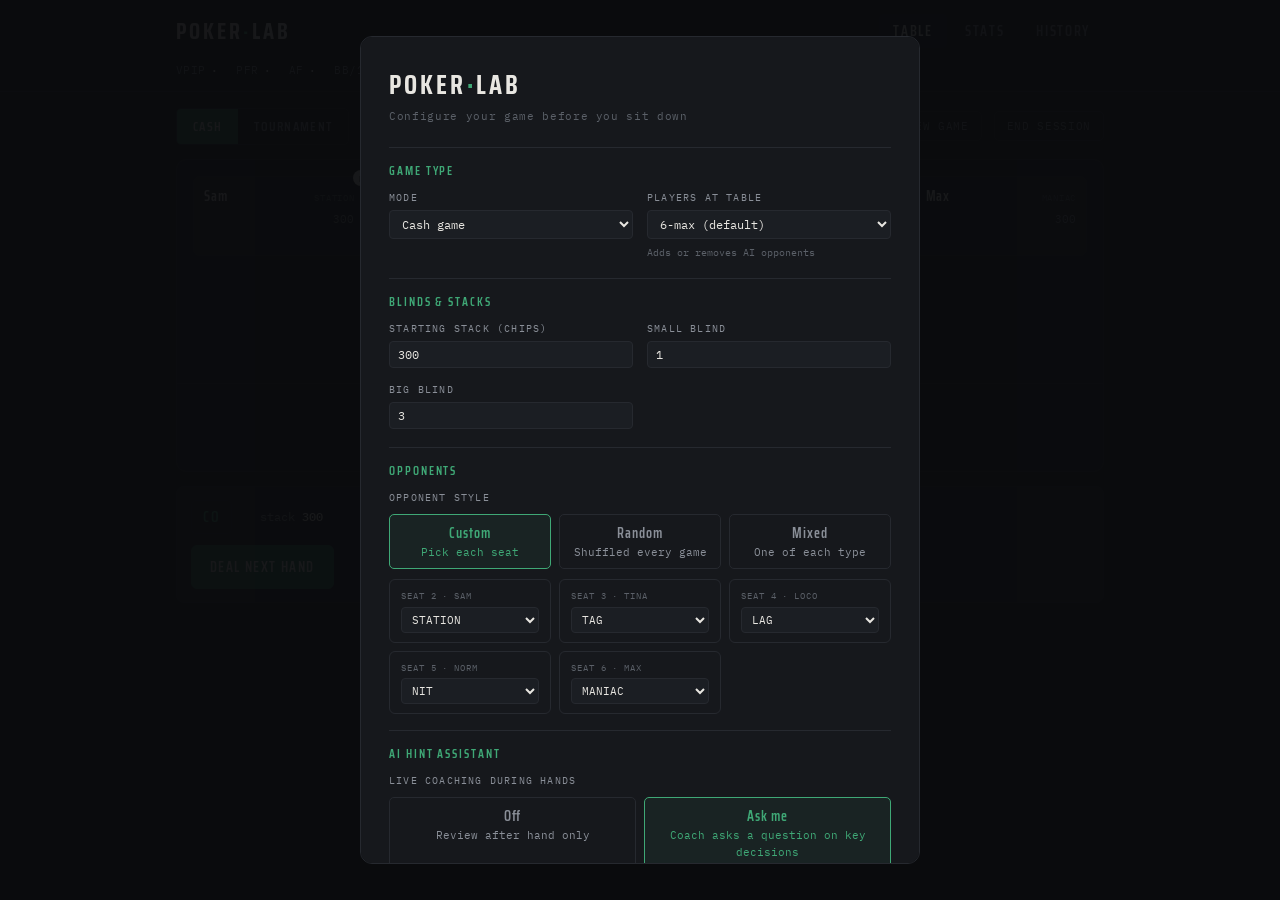
==== poker-lab.html @ f1ded182 "Add poker trainer app with meta tags for GitHub Pages" ====
<!DOCTYPE html>
<html lang="en">
<head>
<meta charset="UTF-8">
<meta name="viewport" content="width=device-width, initial-scale=1.0">
<title>Poker Lab · 6-Max Trainer</title>
<meta name="description" content="Free in-browser poker trainer. Play against 5 AI types, get hand-by-hand coaching, and track your stats. No account needed.">
<meta property="og:title" content="Poker Lab · 6-Max Trainer">
<meta property="og:description" content="Built this to teach myself poker. Play 6-max no-limit hold'em against AI opponents, get coaching on every hand, track your win rate. Free, no account, runs in your browser.">
<meta property="og:type" content="website">
<link rel="preconnect" href="https://fonts.googleapis.com">
<link href="https://fonts.googleapis.com/css2?family=Saira+Condensed:wght@500;600;700&family=IBM+Plex+Mono:wght@400;500;600&display=swap" rel="stylesheet">
<style>
:root{
  --bg:#101214;
  --panel:#16181c;
  --panel2:#1b1e23;
  --line:#26292f;
  --ink:#e8e6e1;
  --muted:#8a8f98;
  --dim:#5b6068;
  --felt:#3fa876;
  --felt-dim:#2c7a57;
  --loss:#d96459;
  --warn:#d9a05b;
  --cardface:#f6f5f1;
  --cardred:#c9504a;
  --carddark:#1a1c1f;
  --mono:'IBM Plex Mono',ui-monospace,'SF Mono',Menlo,monospace;
  --disp:'Saira Condensed','Arial Narrow',sans-serif;
}
*{box-sizing:border-box;margin:0;padding:0}
html,body{height:100%}
body{
  background:var(--bg);
  color:var(--ink);
  font-family:var(--mono);
  font-size:13px;
  line-height:1.5;
  -webkit-font-smoothing:antialiased;
}
button{font-family:inherit;cursor:pointer;border:none;background:none;color:inherit}
button:disabled{opacity:.35;cursor:default}
:focus-visible{outline:2px solid var(--felt);outline-offset:2px}
select,input{
  font-family:var(--mono);font-size:12px;color:var(--ink);
  background:var(--panel2);border:1px solid var(--line);border-radius:4px;padding:5px 8px;
}
.wrap{max-width:960px;margin:0 auto;padding:0 16px 40px}

/* ---------- header ---------- */
header{border-bottom:1px solid var(--line);position:sticky;top:0;background:var(--bg);z-index:10}
header .wrap{padding-bottom:0}
.hrow{display:flex;align-items:center;justify-content:space-between;padding:14px 0 8px}
.brand{font-family:var(--disp);font-weight:700;font-size:22px;letter-spacing:.14em;text-transform:uppercase}
.brand .dot{color:var(--felt)}
nav{display:flex;gap:4px}
nav button{
  font-family:var(--disp);font-weight:600;font-size:14px;letter-spacing:.12em;text-transform:uppercase;
  padding:6px 14px;color:var(--muted);border-radius:4px;
}
nav button.on{color:var(--ink);background:var(--panel2)}
nav button:hover{color:var(--ink)}
.ticker{
  display:flex;gap:18px;flex-wrap:wrap;padding:6px 0 12px;
  font-size:11px;color:var(--muted);letter-spacing:.04em;
}
.ticker b{color:var(--ink);font-weight:500;margin-left:5px}
.ticker .pos{color:var(--felt)}
.ticker .neg{color:var(--loss)}
.ticker .warn{color:var(--warn)}

/* ---------- table view ---------- */
.modebar{display:flex;align-items:center;gap:12px;flex-wrap:wrap;padding:16px 0 14px}
.seg{display:flex;border:1px solid var(--line);border-radius:5px;overflow:hidden}
.seg button{padding:7px 16px;font-family:var(--disp);font-weight:600;font-size:13px;letter-spacing:.1em;text-transform:uppercase;color:var(--muted)}
.seg button.on{background:var(--felt-dim);color:var(--ink)}
.modeinfo{color:var(--muted);font-size:11px}
.modeinfo b{color:var(--ink);font-weight:500}
.modebar .spacer{flex:1}
.ghost{border:1px solid var(--line);border-radius:5px;padding:7px 12px;font-size:11px;color:var(--muted);letter-spacing:.06em;text-transform:uppercase;white-space:nowrap}
.ghost:hover{color:var(--ink);border-color:var(--dim)}
.ghost.active{color:var(--felt);border-color:var(--felt-dim)}

.table{
  border:1px solid var(--line);border-radius:10px;background:
  radial-gradient(ellipse 90% 70% at 50% 28%, #151a17 0%, var(--panel) 62%);
  padding:16px 16px 0;
}
.seats{display:grid;grid-template-columns:repeat(5,minmax(0,1fr));gap:8px;margin-bottom:16px}
.seat{
  border:1px solid var(--line);border-radius:7px;background:var(--panel2);
  padding:8px 10px;position:relative;transition:border-color .15s;cursor:pointer;text-align:left;
  min-width:0;
}
.seat:hover{border-color:var(--dim)}
.seat.acting{border-color:var(--felt)}
.seat.folded{opacity:.38}
.seat.out{opacity:.18;cursor:default}
.seat .nm{display:flex;justify-content:space-between;align-items:baseline;gap:4px;margin-bottom:5px}
.seat .nm b{font-family:var(--disp);font-weight:600;font-size:14px;letter-spacing:.06em}
.seat .tag{font-size:9px;color:var(--dim);letter-spacing:.08em;white-space:nowrap}
.seat .row2{display:flex;justify-content:space-between;align-items:center;gap:4px}
.seat .stk{font-size:11px;color:var(--muted);white-space:nowrap}
.seat .bet{font-size:11px;color:var(--warn);min-height:17px;margin-top:4px;white-space:nowrap;overflow:hidden;text-overflow:ellipsis}
.seat .bet.act-fold{color:var(--dim)}
.seat .bet.act-win{color:var(--felt)}
.seat .hand-name{font-size:10px;color:var(--felt);margin-top:2px}
.dbtn{
  position:absolute;top:-7px;right:-5px;width:16px;height:16px;border-radius:50%;
  background:var(--ink);color:var(--bg);font-size:9px;font-weight:600;
  display:flex;align-items:center;justify-content:center;
}

.card{
  display:inline-flex;align-items:center;justify-content:center;gap:1px;
  width:34px;height:46px;border-radius:4px;background:var(--cardface);
  color:var(--carddark);font-weight:600;font-size:14px;
  box-shadow:0 1px 2px rgba(0,0,0,.45);
}
.card.red{color:var(--cardred)}
.card.back{
  background:repeating-linear-gradient(45deg,#23262b 0 3px,#1b1e22 3px 6px);
  box-shadow:inset 0 0 0 1px var(--line);
}
.card.sm{width:23px;height:32px;font-size:10px;border-radius:3px}
.card.lg{width:46px;height:62px;font-size:19px;border-radius:5px}
.cards{display:flex;gap:4px}

.center{display:flex;flex-direction:column;align-items:center;gap:10px;padding:4px 0 14px}
.pot{font-size:12px;color:var(--muted);letter-spacing:.08em;text-transform:uppercase}
.pot b{color:var(--ink);font-weight:500;font-size:14px}
.board{min-height:62px;display:flex;gap:6px;align-items:center}
.board .slot{width:46px;height:62px;border-radius:5px;border:1px dashed var(--line)}

.log{
  border-top:1px solid var(--line);margin:0 -16px;padding:9px 16px 10px;
  font-size:11px;color:var(--dim);height:88px;overflow-y:auto;
}
.log div{padding:1px 0}
.log .hl{color:var(--muted)}

.me{
  margin-top:14px;border:1px solid var(--line);border-radius:8px;background:var(--panel2);
  padding:13px 14px;
}
.merow{display:flex;align-items:center;gap:14px;flex-wrap:wrap}
.posbtn{
  font-family:var(--disp);font-weight:600;font-size:15px;letter-spacing:.1em;color:var(--felt);
  border:1px solid var(--line);border-radius:5px;padding:4px 11px;
}
.posbtn:hover{border-color:var(--felt-dim)}
.mestk{font-size:12px;color:var(--muted)}
.mestk b{color:var(--ink);font-weight:500}
.tocall{font-size:12px;color:var(--warn)}
.eqbadge{font-size:11px;color:var(--felt);border:1px solid var(--felt-dim);border-radius:4px;padding:3px 8px}
.poshint{font-size:11px;color:var(--dim);margin-top:9px;line-height:1.5}
.actions{display:flex;gap:8px;flex-wrap:wrap;margin-top:11px;align-items:center}
.abtn{
  font-family:var(--disp);font-weight:600;font-size:14px;letter-spacing:.1em;text-transform:uppercase;
  border:1px solid var(--line);border-radius:6px;padding:10px 18px;background:var(--panel);
}
.abtn:hover:not(:disabled){border-color:var(--dim)}
.abtn.fold{color:var(--loss)}
.abtn.call{color:var(--ink);border-color:var(--dim)}
.abtn.primary{background:var(--felt-dim);border-color:var(--felt-dim);color:var(--ink)}
.sizes{display:flex;gap:6px;flex-wrap:wrap;align-items:center}
.sizes .lbl{font-size:10px;color:var(--dim);letter-spacing:.08em;text-transform:uppercase;margin:0 2px}
.chip{
  border:1px solid var(--line);border-radius:5px;padding:8px 11px;
  font-size:12px;color:var(--felt);white-space:nowrap;
}
.chip:hover:not(:disabled){border-color:var(--felt)}
.betin{width:74px;padding:7px 9px;font-size:12px;border:1px solid var(--line);border-radius:5px;background:var(--panel2);color:var(--ink)}
.betin:focus{border-color:var(--felt);outline:none}

.coach{
  margin-top:12px;border:1px solid var(--line);border-left:3px solid var(--felt);
  border-radius:6px;background:var(--panel);padding:13px 15px;
}
.coach .eyebrow{font-family:var(--disp);font-weight:600;font-size:12px;letter-spacing:.18em;text-transform:uppercase;color:var(--felt);margin-bottom:6px}
.coach p{color:var(--muted);font-size:12px;margin-bottom:7px;line-height:1.6}
.coach p b{color:var(--ink);font-weight:500}
.coach .res{font-size:13px;color:var(--ink);margin-bottom:8px}
.coach .res.neg{color:var(--loss)}
.coach .res.pos{color:var(--felt)}

.overlay{
  position:fixed;inset:0;background:rgba(10,11,13,.86);z-index:50;
  display:flex;align-items:center;justify-content:center;padding:20px;
}
.modal{
  max-width:520px;width:100%;max-height:86vh;overflow-y:auto;
  border:1px solid var(--line);border-radius:10px;
  background:var(--panel);padding:24px;
}
.modal h2{font-family:var(--disp);font-weight:700;font-size:22px;letter-spacing:.12em;text-transform:uppercase;margin-bottom:12px}
.modal h2 small{font-size:12px;color:var(--dim);letter-spacing:.1em;margin-left:8px}
.modal p{color:var(--muted);font-size:12px;margin-bottom:9px;line-height:1.6}
.modal p b{color:var(--ink);font-weight:500}
.modal ul{margin:0 0 10px 16px;color:var(--muted);font-size:12px;line-height:1.6}
.modal li{margin-bottom:4px}
.modal .mrow{display:flex;gap:10px;margin-top:14px}
.posblock{border:1px solid var(--line);border-radius:7px;padding:11px 13px;margin-bottom:8px}
.posblock.cur{border-color:var(--felt-dim)}
.posblock h4{font-family:var(--disp);font-weight:600;font-size:14px;letter-spacing:.12em;color:var(--felt);margin-bottom:4px}
.posblock p{margin-bottom:5px}
.vline{font-size:12px;color:var(--muted);line-height:1.6;margin-bottom:8px}
.vline b{color:var(--ink);font-weight:500}

/* ---------- stats view ---------- */
.statshead{display:flex;align-items:center;gap:14px;padding:18px 0 14px;flex-wrap:wrap}
.statgrid{display:grid;grid-template-columns:repeat(auto-fill,minmax(210px,1fr));gap:10px}
.statcard{border:1px solid var(--line);border-radius:8px;background:var(--panel);padding:13px 15px}
.statcard .lab{font-size:10px;letter-spacing:.12em;text-transform:uppercase;color:var(--muted);display:flex;justify-content:space-between;align-items:center}
.statcard .val{font-family:var(--disp);font-weight:700;font-size:30px;letter-spacing:.03em;margin:4px 0 2px}
.statcard .bench{font-size:10px;color:var(--dim)}
.statcard .desc{font-size:10px;color:var(--dim);margin-top:6px;line-height:1.45}
.sdot{width:7px;height:7px;border-radius:50%;display:inline-block}
.sdot.ok{background:var(--felt)}
.sdot.off{background:var(--warn)}
.sdot.na{background:var(--line)}
.leaks{margin-top:22px;border:1px solid var(--line);border-radius:8px;background:var(--panel);padding:16px}
.leaks h3{font-family:var(--disp);font-weight:600;font-size:15px;letter-spacing:.14em;text-transform:uppercase;margin-bottom:10px}
.leaks h3 .cnt{color:var(--dim);font-size:11px;letter-spacing:.06em}
.leak{border-top:1px solid var(--line);padding:10px 0;font-size:12px;color:var(--muted);line-height:1.6}
.leak b{color:var(--ink);font-weight:500}
.leak .sev{font-size:9px;letter-spacing:.12em;padding:2px 7px;border-radius:3px;margin-right:8px;text-transform:uppercase}
.sev.high{background:rgba(217,100,89,.16);color:var(--loss)}
.sev.med{background:rgba(217,160,91,.16);color:var(--warn)}
.sev.good{background:rgba(63,168,118,.16);color:var(--felt)}
.lockmsg{color:var(--dim);font-size:12px;padding:8px 0}
.lockbar{height:3px;background:var(--line);border-radius:2px;margin-top:10px;overflow:hidden}
.lockbar i{display:block;height:100%;background:var(--felt);transition:width .3s}
.settingsrow{display:flex;gap:18px;align-items:center;flex-wrap:wrap;margin-top:22px;padding-top:16px;border-top:1px solid var(--line);font-size:11px;color:var(--dim)}
.settingsrow input{width:70px}
.danger{color:var(--loss);border-color:rgba(217,100,89,.4)}

/* ---------- history view ---------- */
.filters{display:flex;gap:10px;flex-wrap:wrap;padding:18px 0 14px;align-items:center}
.hrowi{
  border:1px solid var(--line);border-radius:7px;background:var(--panel);
  margin-bottom:8px;overflow:hidden;
}
.hsum{display:flex;align-items:center;gap:12px;padding:11px 14px;cursor:pointer;flex-wrap:wrap}
.hsum:hover{background:var(--panel2)}
.hsum .when{font-size:10px;color:var(--dim);min-width:86px}
.hsum .hpos{font-family:var(--disp);font-weight:600;font-size:13px;letter-spacing:.08em;min-width:34px}
.hsum .net{margin-left:auto;font-size:13px;white-space:nowrap}
.hsum .net.pos{color:var(--felt)}
.hsum .net.neg{color:var(--loss)}
.hsum .flagchip{font-size:9px;color:var(--dim);letter-spacing:.08em;text-transform:uppercase}
.hdetail{border-top:1px solid var(--line);padding:13px 15px;background:var(--panel2)}
.hdetail .lines{font-size:11px;color:var(--muted);margin-bottom:10px}
.hdetail .lines div{padding:1px 0}
.hdetail .notes{border-left:2px solid var(--felt);padding-left:10px;margin:10px 0;font-size:11px;color:var(--muted);line-height:1.6}
.hdetail .notes div{margin-bottom:6px}
.empty{color:var(--dim);font-size:12px;padding:30px 0;text-align:center}

/* ---------- hint panel ---------- */
.hint-panel{
  margin-top:10px;border:1px solid var(--warn);border-left:3px solid var(--warn);
  border-radius:6px;background:rgba(217,160,91,.06);padding:12px 14px;
}
.hint-panel .eyebrow{font-family:var(--disp);font-weight:600;font-size:11px;letter-spacing:.18em;text-transform:uppercase;color:var(--warn);margin-bottom:6px}
.hint-panel .question{font-size:12px;color:var(--ink);line-height:1.65;margin-bottom:10px}
.hint-panel .hint-actions{display:flex;gap:8px;flex-wrap:wrap}
.hint-panel .hbtn{font-family:var(--disp);font-weight:600;font-size:12px;letter-spacing:.08em;text-transform:uppercase;border:1px solid var(--line);border-radius:5px;padding:7px 13px;background:var(--panel);color:var(--muted)}
.hint-panel .hbtn:hover{border-color:var(--dim);color:var(--ink)}
.hint-panel .hbtn.dismiss{color:var(--dim)}

/* ---------- setup screen ---------- */
.setup-overlay{
  position:fixed;inset:0;background:rgba(10,11,13,.94);z-index:60;
  display:flex;align-items:center;justify-content:center;padding:20px;
}
.setup-box{
  max-width:560px;width:100%;max-height:92vh;overflow-y:auto;
  border:1px solid var(--line);border-radius:12px;
  background:var(--panel);padding:28px 28px 24px;
}
.setup-box h2{
  font-family:var(--disp);font-weight:700;font-size:26px;letter-spacing:.12em;
  text-transform:uppercase;color:var(--ink);margin-bottom:4px;
}
.setup-box .sub{font-size:11px;color:var(--dim);letter-spacing:.06em;margin-bottom:22px}
.setup-grid{display:grid;grid-template-columns:1fr 1fr;gap:14px;margin-bottom:18px}
.setup-group{display:flex;flex-direction:column;gap:5px}
.setup-group label{font-size:10px;letter-spacing:.12em;text-transform:uppercase;color:var(--muted)}
.setup-group select,.setup-group input{width:100%;font-size:12px}
.setup-group .hint{font-size:10px;color:var(--dim);margin-top:2px;line-height:1.4}
.setup-full{grid-column:1/-1}
.setup-section{font-family:var(--disp);font-weight:600;font-size:12px;letter-spacing:.16em;
  text-transform:uppercase;color:var(--felt);margin:16px 0 10px;border-top:1px solid var(--line);padding-top:14px}
.setup-blinds{display:grid;grid-template-columns:repeat(auto-fill,minmax(130px,1fr));gap:8px;margin-bottom:14px}
.blind-chip{
  border:1px solid var(--line);border-radius:5px;padding:8px 11px;
  font-size:11px;color:var(--muted);cursor:pointer;text-align:center;transition:all .12s;
}
.blind-chip:hover{border-color:var(--dim);color:var(--ink)}
.blind-chip.on{border-color:var(--felt);color:var(--felt);background:rgba(63,168,118,.08)}
.blind-chip b{display:block;font-family:var(--disp);font-weight:600;font-size:14px;letter-spacing:.06em;color:inherit}
.setup-ai{display:grid;grid-template-columns:repeat(auto-fill,minmax(140px,1fr));gap:8px;margin-bottom:18px}
.ai-slot{border:1px solid var(--line);border-radius:6px;padding:9px 11px;font-size:11px}
.ai-slot label{font-size:9px;letter-spacing:.1em;text-transform:uppercase;color:var(--dim);display:block;margin-bottom:4px}
.ai-slot select{width:100%;font-size:11px;padding:4px 6px}
.setup-start{
  width:100%;font-family:var(--disp);font-weight:700;font-size:16px;letter-spacing:.14em;
  text-transform:uppercase;background:var(--felt-dim);color:var(--ink);
  border:none;border-radius:7px;padding:14px;cursor:pointer;transition:opacity .15s;
}
.setup-start:hover{opacity:.88}

@media (max-width:680px){
  .seats{grid-template-columns:repeat(3,minmax(0,1fr))}
  .card{width:30px;height:41px;font-size:12px}
  .card.lg{width:40px;height:54px;font-size:16px}
  .board .slot{width:40px;height:54px}
}
@media (prefers-reduced-motion: reduce){
  *{transition:none !important;animation:none !important}
}
</style>
</head>
<body>

<header>
  <div class="wrap">
    <div class="hrow">
      <div class="brand">Poker<span class="dot">·</span>Lab</div>
      <nav>
        <button id="tab-table" class="on" onclick="showView('table')">Table</button>
        <button id="tab-stats" onclick="showView('stats')">Stats</button>
        <button id="tab-history" onclick="showView('history')">History</button>
      </nav>
    </div>
    <div class="ticker" id="ticker"></div>
  </div>
</header>

<main class="wrap">

  <!-- ============ TABLE ============ -->
  <section id="view-table">
    <div class="modebar">
      <div class="seg">
        <button id="mode-cash" class="on" onclick="setMode('cash')">Cash</button>
        <button id="mode-tourney" onclick="setMode('tourney')">Tournament</button>
      </div>
      <div class="modeinfo" id="modeinfo"></div>
      <div class="spacer"></div>
      <button class="ghost" id="eqToggle" onclick="toggleEquity()">Win %: off</button>
      <button class="ghost" id="rebuyBtn" style="display:none" onclick="rebuy()">Rebuy</button>
      <button class="ghost" onclick="openSetup()">New game</button>
      <button class="ghost" onclick="endSession()">End session</button>
    </div>

    <div class="table">
      <div class="seats" id="seats"></div>
      <div class="center">
        <div class="pot" id="potline"></div>
        <div class="board" id="board"></div>
      </div>
      <div class="log" id="log"></div>
    </div>

    <div class="me" id="mepanel">
      <div class="merow">
        <button class="posbtn" id="mepos" onclick="positionGuide()">·</button>
        <span class="cards" id="mecards"></span>
        <span class="mestk" id="mestk"></span>
        <span class="tocall" id="metocall"></span>
        <span class="eqbadge" id="eqbadge" style="display:none"></span>
      </div>
      <div class="poshint" id="poshint"></div>
      <div class="actions" id="actbar"></div>
    </div>

    <div class="coach" id="coachpanel" style="display:none"></div>
    <div class="hint-panel" id="hintpanel" style="display:none"></div>
  </section>

  <!-- ============ STATS ============ -->
  <section id="view-stats" style="display:none">
    <div class="statshead">
      <div class="seg">
        <button id="scope-life" class="on" onclick="setScope('life')">Lifetime</button>
        <button id="scope-sess" onclick="setScope('sess')">Session</button>
      </div>
      <div class="modeinfo" id="statsub"></div>
    </div>
    <div class="statgrid" id="statgrid"></div>
    <div class="leaks" id="leakpanel"></div>
    <div class="settingsrow">
      <span>Stats are measured in big blinds so cash and tournament hands compare cleanly. Table amounts are chips.</span>
      <span style="flex:1"></span>
      <button class="ghost" onclick="exportData()" title="Download your stats and hand history as a backup file">Export data</button>
      <button class="ghost" onclick="importData()" title="Load a previously exported backup file">Import data</button>
      <button class="ghost danger" onclick="resetAll()">Reset all data</button>
    </div>
  </section>

  <!-- ============ HISTORY ============ -->
  <section id="view-history" style="display:none">
    <div class="filters">
      <select id="f-pos" onchange="renderHistory()">
        <option value="">Position: all</option>
        <option>BTN</option><option>SB</option><option>BB</option>
        <option>UTG</option><option>HJ</option><option>CO</option>
      </select>
      <select id="f-flag" onchange="renderHistory()">
        <option value="">Filter: all</option>
        <option value="won">Won</option>
        <option value="lost">Lost</option>
        <option value="vpip">Played (VPIP)</option>
        <option value="pfr">Raised preflop</option>
        <option value="threeBet">3-bet</option>
        <option value="foldCbet">Folded to c-bet</option>
        <option value="wtsd">Went to showdown</option>
        <option value="noted">Has coach note</option>
      </select>
      <select id="f-mode" onchange="renderHistory()">
        <option value="">Mode: all</option>
        <option value="cash">Cash</option>
        <option value="tourney">Tournament</option>
      </select>
      <span style="flex:1"></span>
      <button class="ghost danger" onclick="clearHistory()">Clear history</button>
    </div>
    <div id="histlist"></div>
  </section>

</main>

<div class="overlay" id="overlay" style="display:none">
  <div class="modal" id="modalbox"></div>
</div>

<!-- ============ SETUP SCREEN ============ -->
<div class="setup-overlay" id="setupOverlay">
  <div class="setup-box">
    <h2>Poker<span style="color:var(--felt)">·</span>Lab</h2>
    <div class="sub">Configure your game before you sit down</div>

    <div class="setup-section">Game type</div>
    <div class="setup-grid">
      <div class="setup-group">
        <label>Mode</label>
        <select id="cfg-mode" onchange="updateSetupUI()">
          <option value="cash">Cash game</option>
          <option value="tourney">Tournament (Sit &amp; Go)</option>
        </select>
      </div>
      <div class="setup-group">
        <label>Players at table</label>
        <select id="cfg-players">
          <option value="2">2-handed (heads up)</option>
          <option value="3">3-handed</option>
          <option value="4">4-handed</option>
          <option value="5">5-handed</option>
          <option value="6" selected>6-max (default)</option>
          <option value="7">7-handed</option>
          <option value="8">8-handed</option>
          <option value="9">9-handed (full ring)</option>
        </select>
        <span class="hint">Adds or removes AI opponents</span>
      </div>
    </div>

    <div class="setup-section">Blinds &amp; stacks</div>
    <div class="setup-grid">
      <div class="setup-group">
        <label>Starting stack (chips)</label>
        <input type="number" id="cfg-stack" min="100" max="100000" step="100" value="300">
      </div>
      <div class="setup-group">
        <label>Small blind</label>
        <input type="number" id="cfg-sb" min="1" max="10000" step="1" value="1">
      </div>
      <div class="setup-group">
        <label>Big blind</label>
        <input type="number" id="cfg-bb" min="2" max="20000" step="1" value="3">
      </div>

    </div>

    <div id="cfg-tourney-section">
      <div class="setup-section">Blind schedule (tournament)</div>
      <div class="hint" style="margin-bottom:10px;color:var(--dim);font-size:11px">Pick a preset or the blinds will start at your SB/BB and escalate on the schedule below.</div>
      <div class="setup-blinds">
        <div class="blind-chip on" id="sched-bar" onclick="pickSched('bar')">
          <b>Bar game</b>100/200 start
        </div>
        <div class="blind-chip" id="sched-casino" onclick="pickSched('casino')">
          <b>Casino SNG</b>25/50 start
        </div>
        <div class="blind-chip" id="sched-turbo" onclick="pickSched('turbo')">
          <b>Turbo</b>Fast escalation
        </div>
        <div class="blind-chip" id="sched-custom" onclick="pickSched('custom')">
          <b>Custom</b>Use my SB/BB above
        </div>
      </div>
      <div class="setup-grid">
        <div class="setup-group">
          <label>Hands per blind level</label>
          <select id="cfg-handsPerLevel">
            <option value="6">6 hands (fast)</option>
            <option value="8" selected>8 hands (standard)</option>
            <option value="10">10 hands (slow)</option>
            <option value="15">15 hands (very slow)</option>
          </select>
        </div>
      </div>
    </div>

    <div class="setup-section">Opponents</div>
    <div class="setup-grid setup-full" style="grid-column:1/-1;margin-bottom:10px">
      <div class="setup-group setup-full">
        <label>Opponent style</label>
        <div style="display:flex;gap:8px;flex-wrap:wrap;margin-top:4px">
          <div class="blind-chip on" id="opp-custom" onclick="setOppMode('custom')" style="flex:1;min-width:120px"><b>Custom</b>Pick each seat</div>
          <div class="blind-chip" id="opp-random" onclick="setOppMode('random')" style="flex:1;min-width:120px"><b>Random</b>Shuffled every game</div>
          <div class="blind-chip" id="opp-mixed" onclick="setOppMode('mixed')" style="flex:1;min-width:120px"><b>Mixed</b>One of each type</div>
        </div>
      </div>
    </div>
    <div id="cfg-ai-slots" style="display:grid;grid-template-columns:repeat(auto-fill,minmax(140px,1fr));gap:8px;margin-bottom:12px"></div>
    <div id="opp-random-note" style="display:none;font-size:11px;color:var(--dim);margin-bottom:14px">Opponent types will be randomly assigned at the start of each game. Good for unpredictable practice.</div>

    <div class="setup-section">AI hint assistant</div>
    <div class="setup-grid" style="margin-bottom:18px">
      <div class="setup-group setup-full">
        <label>Live coaching during hands</label>
        <div style="display:flex;gap:8px;flex-wrap:wrap;margin-top:4px">
          <div class="blind-chip" id="hint-off" onclick="setHintMode('off')" style="flex:1"><b>Off</b>Review after hand only</div>
          <div class="blind-chip on" id="hint-question" onclick="setHintMode('question')" style="flex:1"><b>Ask me</b>Coach asks a question on key decisions</div>
        </div>
        <span class="hint" style="margin-top:6px">When enabled, the coach will ask you a question at key moments (big calls, missed bets) so you think through the decision before acting.</span>
      </div>
    </div>

    <button class="setup-start" onclick="startFromSetup()">Deal first hand</button>
  </div>
</div>

<script>
'use strict';
/* =====================================================
   POKER LAB v2 · 6-max NLHE trainer
   ===================================================== */

const SUITCH = {s:'\u2660', h:'\u2665', d:'\u2666', c:'\u2663'};
const RANKCH = {2:'2',3:'3',4:'4',5:'5',6:'6',7:'7',8:'8',9:'9',10:'T',11:'J',12:'Q',13:'K',14:'A'};
const CAT_NAMES = ['High card','Pair','Two pair','Trips','Straight','Flush','Full house','Quads','Straight flush'];
const rand = Math.random;
const pick = a => a[Math.floor(rand()*a.length)];
function sleep(ms){ return new Promise(r=>setTimeout(r,ms)); }

/* ---------- crypto-random shuffle ---------- */
function newDeck(){
  const d = [];
  for(const s of ['s','h','d','c']) for(let r=2;r<=14;r++) d.push({r,s});
  const buf = new Uint32Array(d.length);
  crypto.getRandomValues(buf);
  for(let i=d.length-1;i>0;i--){
    const j = buf[i] % (i+1);
    [d[i],d[j]] = [d[j],d[i]];
  }
  return d;
}
const cstr = c => RANKCH[c.r]+SUITCH[c.s];
const cid  = c => RANKCH[c.r]+c.s;
function prettyIds(str){ // 'Ah Qs' -> 'A♥ Q♠'
  return (str||'').split(' ').filter(Boolean).map(t=>t[0]+(SUITCH[t.slice(-1)]||'')).join(' ');
}
function fmtC(n){ return Math.round(n).toLocaleString('en-US'); }

/* ---------- hand evaluation ---------- */
function score5(cs){
  const rs = cs.map(c=>c.r).sort((a,b)=>b-a);
  const flush = cs.every(c=>c.s===cs[0].s);
  const cnt = {};
  rs.forEach(r=>cnt[r]=(cnt[r]||0)+1);
  const groups = Object.keys(cnt).map(r=>({r:+r,n:cnt[r]})).sort((a,b)=>b.n-a.n||b.r-a.r);
  const uniq = [...new Set(rs)];
  let sHigh = 0;
  if(uniq.length===5){
    if(uniq[0]-uniq[4]===4) sHigh = uniq[0];
    else if(uniq[0]===14 && uniq[1]===5 && uniq[4]===2 && uniq[1]-uniq[4]===3) sHigh = 5;
  }
  let cat, tb;
  if(flush && sHigh){ cat=8; tb=[sHigh]; }
  else if(groups[0].n===4){ cat=7; tb=[groups[0].r, groups[1].r]; }
  else if(groups[0].n===3 && groups[1].n===2){ cat=6; tb=[groups[0].r, groups[1].r]; }
  else if(flush){ cat=5; tb=rs; }
  else if(sHigh){ cat=4; tb=[sHigh]; }
  else if(groups[0].n===3){ cat=3; tb=[groups[0].r, groups[1].r, groups[2].r]; }
  else if(groups[0].n===2 && groups[1].n===2){ cat=2; tb=[groups[0].r, groups[1].r, groups[2].r]; }
  else if(groups[0].n===2){ cat=1; tb=[groups[0].r, groups[1].r, groups[2].r, groups[3].r]; }
  else { cat=0; tb=rs; }
  let score = cat;
  for(let i=0;i<5;i++) score = score*15 + (tb[i]||0);
  return {score, cat};
}
function evalBest(cards){
  if(cards.length===5) return score5(cards);
  let best = {score:-1, cat:0};
  const n = cards.length;
  const combo = (arr) => {
    const s = score5(arr.map(i=>cards[i]));
    if(s.score>best.score) best = s;
  };
  if(n===6){
    for(let skip=0;skip<6;skip++) combo([0,1,2,3,4,5].filter(i=>i!==skip));
  } else {
    for(let a=0;a<n;a++) for(let b=a+1;b<n;b++)
      combo([0,1,2,3,4,5,6].filter(i=>i!==a&&i!==b));
  }
  return best;
}

/* ---------- preflop tiers (Chen) ---------- */
function chen(c1,c2){
  const hv = r => r===14?10 : r===13?8 : r===12?7 : r===11?6 : r/2;
  const hi = Math.max(c1.r,c2.r), lo = Math.min(c1.r,c2.r);
  let s = hv(hi);
  if(c1.r===c2.r) return Math.max(s*2,5);
  if(c1.s===c2.s) s += 2;
  const gap = hi-lo-1;
  if(gap===1) s-=1; else if(gap===2) s-=2; else if(gap===3) s-=4; else if(gap>=4) s-=5;
  if(gap<=1 && hi<12) s+=1;
  return Math.ceil(s);
}
function tierOf(hole){
  const s = chen(hole[0],hole[1]);
  if(s>=10) return 1;
  if(s>=9) return 2;
  if(s>=8) return 3;
  if(s>=7) return 4;
  if(s>=6) return 5;
  if(s>=5) return 6;
  if(s>=4) return 7;
  return 8;
}

/* ---------- postflop hand bucket + draws ---------- */
function bucketOf(hole, board){
  if(!board.length) return null;
  const all = hole.concat(board);
  const ev = evalBest(all);
  const br = board.map(c=>c.r);
  const bmax = Math.max(...br);
  const bsorted = [...br].sort((a,b)=>b-a);
  const b2 = bsorted[1]||0;
  const h = [hole[0].r, hole[1].r];
  const pocket = h[0]===h[1];
  let bucket = 'air';

  if(ev.cat>=4){
    bucket = 'monster';
    if(board.length===5){
      const bev = score5(board);
      if(bev.score>=ev.score) bucket = 'medium';
    }
  } else if(ev.cat===3){
    if(pocket && br.includes(h[0])) bucket='monster';
    else if(h.some(r=>br.filter(x=>x===r).length===2)) bucket='monster';
    else bucket='medium';
  } else if(ev.cat===2){
    const pairsWithBoard = [...new Set(h.filter(r=>br.includes(r)))];
    if(!pocket && pairsWithBoard.length===2) bucket='monster';
    else if(pocket && h[0]>bmax) bucket='strong';
    else if(pairsWithBoard[0]===bmax) bucket='strong';
    else if(pairsWithBoard.length) bucket='medium';
    else bucket='weak';
  } else if(ev.cat===1){
    if(pocket){
      bucket = h[0]>bmax ? 'strong' : (h[0]>b2 ? 'medium' : 'weak');
    } else if(br.includes(h[0]) || br.includes(h[1])){
      const pr = br.includes(h[0]) ? h[0] : h[1];
      const kick = pr===h[0] ? h[1] : h[0];
      if(pr===bmax) bucket = kick>=11 ? 'strong' : 'medium';
      else if(pr>=b2) bucket = 'medium';
      else bucket = 'weak';
    } else bucket='air';
  } else bucket='air';

  let fd=false, oesd=false, gut=false;
  if(board.length<5){
    for(const s of ['s','h','d','c']){
      const tot = all.filter(c=>c.s===s).length;
      if(tot===4 && hole.some(c=>c.s===s)) fd=true;
    }
    const ranks = new Set(all.map(c=>c.r));
    if(ranks.has(14)) ranks.add(1);
    let windows = 0;
    for(let lo=1;lo<=10;lo++){
      const win = [lo,lo+1,lo+2,lo+3,lo+4];
      const have = win.filter(r=>ranks.has(r));
      const holeIn = win.some(r=>h.includes(r) || (r===1&&h.includes(14)));
      if(have.length===4 && holeIn && ev.cat<4) windows++;
    }
    if(windows>=2) oesd=true; else if(windows===1) gut=true;
  }
  const over = !pocket && h[0]>bmax && h[1]>bmax;
  let outs = 0;
  if(fd) outs+=9;
  if(oesd) outs+= fd?6:8;
  else if(gut) outs+= fd?3:4;
  if(over && bucket==='air') outs+=6;
  const draws = [];
  if(fd) draws.push('flush draw');
  if(oesd) draws.push('open-ended straight draw');
  else if(gut) draws.push('gutshot');
  if(over && bucket==='air') draws.push('two overcards');
  return {bucket, outs, draws, cat:ev.cat};
}
const BUCKET_PHRASE = {
  monster:'a monster', strong:'top pair or better', medium:'a middling pair',
  weak:'a weak pair', air:'no pair and no made hand'
};

/* ---------- Monte Carlo equity vs random hands ---------- */
function heroEquity(hole, board, nOpp){
  if(nOpp<=0) return 100;
  const trials = board.length===0?500 : board.length===3?800 : board.length===4?1000 : 1200;
  const used = new Set(hole.concat(board).map(c=>c.r+'_'+c.s));
  const base = [];
  for(const s of ['s','h','d','c']) for(let r=2;r<=14;r++){
    if(!used.has(r+'_'+s)) base.push({r,s});
  }
  const need = 5-board.length;
  let score = 0;
  for(let t=0;t<trials;t++){
    const deck = base.slice();
    const take = nOpp*2 + need;
    for(let i=0;i<take;i++){
      const j = i + Math.floor(rand()*(deck.length-i));
      [deck[i],deck[j]]=[deck[j],deck[i]];
    }
    const fullBoard = board.concat(deck.slice(nOpp*2, nOpp*2+need));
    const myS = evalBest(hole.concat(fullBoard)).score;
    let best=-1, ties=1;
    for(let o=0;o<nOpp;o++){
      const os = evalBest([deck[o*2],deck[o*2+1]].concat(fullBoard)).score;
      if(os>best){ best=os; }
    }
    if(myS>best) score += 1;
    else if(myS===best) score += 0.5;
  }
  return score/trials*100;
}

/* ---------- AI archetypes (research-tuned) ---------- */
const PROF = {
  station: { label:'STATION',
    pre:{open:2, limp:7, call:7, tb:1, bluff3:0, callTb:5},
    post:{
      bet:{monster:.55,strong:.3,medium:.12,weak:.08,air:.04,draw:.18},
      raise:{monster:.4,strong:.1,medium:0,weak:0,air:0,draw:.06},
      call:{
        cheap:{monster:1,strong:1,medium:.97,weak:.92,air:.45,draw:.97},
        mid:{monster:1,strong:.97,medium:.9,weak:.78,air:.28,draw:.92},
        big:{monster:1,strong:.95,medium:.8,weak:.6,air:.12,draw:.72}
      },
      cbet:.2, size:[0.4,0.55], allinTighten:.8
    }},
  tag: { label:'TAG',
    pre:{open:4, limp:0, call:4, tb:1, bluff3:.07, callTb:2},
    post:{
      bet:{monster:.88,strong:.78,medium:.35,weak:.12,air:.12,draw:.5},
      raise:{monster:.55,strong:.22,medium:.04,weak:0,air:.03,draw:.14},
      call:{
        cheap:{monster:1,strong:.95,medium:.8,weak:.45,air:.1,draw:.9},
        mid:{monster:1,strong:.9,medium:.5,weak:.18,air:.04,draw:.65},
        big:{monster:1,strong:.82,medium:.3,weak:.08,air:.02,draw:.4}
      },
      cbet:.7, size:[0.55,0.7], allinTighten:.7
    }},
  lag: { label:'LAG',
    pre:{open:6, limp:0, call:6, tb:2, bluff3:.14, callTb:3},
    post:{
      bet:{monster:.9,strong:.85,medium:.6,weak:.4,air:.42,draw:.68},
      raise:{monster:.6,strong:.3,medium:.1,weak:.06,air:.08,draw:.2},
      call:{
        cheap:{monster:1,strong:.97,medium:.88,weak:.6,air:.3,draw:.95},
        mid:{monster:1,strong:.93,medium:.65,weak:.4,air:.15,draw:.8},
        big:{monster:1,strong:.85,medium:.45,weak:.2,air:.06,draw:.55}
      },
      cbet:.8, size:[0.66,0.9], allinTighten:.75
    }},
  nit: { label:'NIT',
    pre:{open:2, limp:0, call:2, tb:1, bluff3:0, callTb:1},
    post:{
      bet:{monster:.85,strong:.6,medium:.12,weak:.04,air:.04,draw:.3},
      raise:{monster:.6,strong:.18,medium:0,weak:0,air:0,draw:.05},
      call:{
        cheap:{monster:1,strong:.92,medium:.6,weak:.2,air:.04,draw:.75},
        mid:{monster:1,strong:.85,medium:.3,weak:.06,air:.01,draw:.45},
        big:{monster:1,strong:.7,medium:.12,weak:.02,air:0,draw:.25}
      },
      cbet:.35, size:[0.5,0.65], allinTighten:.55
    }},
  maniac: { label:'MANIAC',
    pre:{open:7, limp:0, call:7, tb:3, bluff3:.3, callTb:4},
    post:{
      bet:{monster:.95,strong:.9,medium:.72,weak:.55,air:.5,draw:.78},
      raise:{monster:.65,strong:.4,medium:.18,weak:.1,air:.13,draw:.25},
      call:{
        cheap:{monster:1,strong:1,medium:.92,weak:.7,air:.45,draw:.95},
        mid:{monster:1,strong:.96,medium:.78,weak:.5,air:.3,draw:.85},
        big:{monster:1,strong:.9,medium:.6,weak:.32,air:.15,draw:.65}
      },
      cbet:.85, size:[0.8,1.2], allinTighten:.85
    }}
};
const POS_ADJ = {UTG:-2, 'UTG+1':-1, 'UTG+2':-1, LJ:0, HJ:0, CO:1, BTN:2, SB:0, BB:0};
const AI_ROSTER = [
  {name:'Sam',   type:'station'},
  {name:'Tina',  type:'tag'},
  {name:'Loco',  type:'lag'},
  {name:'Norm',  type:'nit'},
  {name:'Max',   type:'maniac'},
  {name:'Rita',  type:'station'},
  {name:'Cole',  type:'tag'},
  {name:'Dex',   type:'lag'},
];
const VILLAIN_INFO = {
  station:{title:'Sam · The Calling Station', sub:'loose-passive',
    desc:'Plays half his hands or more and hates folding. Calls with any pair, any draw, sometimes just two big cards. Almost never raises without a real hand.',
    exploit:['Value bet relentlessly on all three streets. Second pair is a value hand against Sam.','Size up: he calls big bets nearly as often as small ones, so charge maximum.','Never bluff him. Stations call. Your bluff has to get through someone who does not fold.','When Sam raises, believe him. Passive players raising means a monster.'],
    watch:'Most profitable player at the table if you stay disciplined.'},
  nit:{title:'Norm · The Nit', sub:'tight-passive rock',
    desc:'Plays only premium hands and folds to pressure everywhere else. A turn or river bet from Norm means a very strong hand.',
    exploit:['Attack his blinds and limps constantly. He folds too often to fight back.','Steal small pots with c-bets. He gives up without a piece.','When he raises, fold everything but the nuts. Only stack off with sets or better.','3-bet his rare opens only with premiums. His opening range is already monsters.'],
    watch:'You will not win big pots from Norm. You win by taking fifty small ones.'},
  tag:{title:'Tina · The TAG', sub:'tight-aggressive',
    desc:'The solid regular. Tight preflop range, aggressive with it, c-bets often, and capable of folding when beat. The most common winning style.',
    exploit:['Respect her early-position raises. That range is real.','3-bet her late-position opens. She opens wider there and folds correctly.','Float her c-bets in position and take the pot when she gives up on the turn.','Do not call down light. Her big bets on later streets are weighted to value.'],
    watch:'The hardest seat to profit from. Mostly stay out of her way without a hand or a plan.'},
  lag:{title:'Loco · The LAG', sub:'loose-aggressive',
    desc:'Opens wide, barrels often, and applies pressure on every street. Some of it is real, a lot of it is not.',
    exploit:['Call down lighter. Your bluff catchers go up in value against constant aggression.','Let him bluff into your strong hands. Trap instead of re-raising and check-call him down.','Tighten your own value range and snap him off with it.','Play pots in position against him. Out of position vs a LAG is misery.'],
    watch:'Variance is high against Loco. Expect swings and keep making the right calls.'},
  maniac:{title:'Max · The Maniac', sub:'hyper-aggressive',
    desc:'Raises and re-raises with almost anything, builds giant pots out of nothing, and never slows down. Wins big early, spews it back later.',
    exploit:['Tighten way up and wait. One pair or better is usually enough to play for stacks.','Play strong hands fast and big. He does not fold, so charge him everything.','Never try to bluff him off a hand. There is no hand he folds.','Do not get into raising wars with marginal hands. Patience is the whole strategy.'],
    watch:'He will suck out on you sometimes. That is the price of a massive long-term edge.'}
};

/* ---------- position guide ---------- */
const POSINFO = {
  UTG:{hint:'UTG: first to act, most players behind you. Tightest spot at the table. Raise big pairs, big aces, and strong broadways; fold everything else.',
    s:'Strength: an early raise carries weight. Players give UTG opens respect, so your raises get through or get action from worse.',
    w:'Weakness: you act with zero information preflop and usually play the whole hand out of position.',
    range:'Open roughly the top 10 to 12 percent: 77+, AJ+, ATs, KQs. Raise or fold, never limp.'},
  'UTG+1':{hint:'UTG+1: second to act, still very early. One fewer player behind than UTG but still tight territory.',
    s:'Strength: slight positional improvement over UTG. Opens still get respect.',
    w:'Weakness: still acting early with most of the table behind you.',
    range:'Open around 12 to 14 percent: 66+, AJs+, AJo+, KQs, KQo. Slightly wider than UTG.'},
  'UTG+2':{hint:'UTG+2: third to act. Getting closer to middle position. Range opens up slightly.',
    s:'Strength: a few more players have already folded, reducing the field.',
    w:'Weakness: still early enough that good players behind you can squeeze.',
    range:'Open around 14 to 16 percent: 55+, ATs+, AJo+, KQs, KJs. Fold the weak suited connectors.'},
  LJ:{hint:'LJ (lojack): middle position at a 9-handed table. Four players still behind.',
    s:'Strength: starting to transition into stealing territory. Opens get some respect.',
    w:'Weakness: the HJ, CO, and BTN all have position on you postflop.',
    range:'Open around 16 to 18 percent: 44+, A9s+, ATo+, KQs, KJs, QJs. Fold weak offsuit hands.'},
  HJ:{hint:'HJ (hijack): three to four players behind. Opens start to widen.',
    s:'Strength: if the CO and BTN fold you have position on the blinds.',
    w:'Weakness: CO and BTN with position can still wake up behind you.',
    range:'Open around 18 to 20 percent: 33+, A8s+, ATo+, KQs, KJs, KJo, QJs. Raise or fold.'},
  CO:{hint:'CO (cutoff): one off the button, only three left to act. Start attacking here.',
    s:'Strength: you have position on everyone but the button postflop. Wide opens start printing.',
    w:'Weakness: the button can 3-bet you with position. Be ready for pushback.',
    range:'Open around 25 percent: any pair, A8+, any suited ace, KT+, QT+, JTs, T9s, 98s.'},
  BTN:{hint:'BTN: the best seat in poker. You act last on every postflop street and see everyone\u2019s decision before yours.',
    s:'Strength: position on the entire table for the whole hand. Most of your lifetime profit comes from this seat.',
    w:'Weakness: only the blinds remain, so your raises get less respect. Expect more defends.',
    range:'Open 40 percent or more: any pair, any suited ace, any broadway, K9+, Q9+, J9+, suited connectors. Steal relentlessly.'},
  SB:{hint:'SB: worst seat postflop. You act first on every street, forever. Raise or fold when it folds to you; completing cheap is a trap.',
    s:'Strength: when folded to you, only one player can fight back. Half your bet is already in.',
    w:'Weakness: out of position against the whole table after the flop. Even strong hands play badly here.',
    range:'When folded to you, raise around 35 percent (pairs, aces, broadways, suited hands) and fold the rest. Avoid limping.'},
  BB:{hint:'BB: you already paid, so you close the action and get a discount. Defend wide vs small raises, check your option in limped pots.',
    s:'Strength: last to act preflop with money already in. You can profitably defend many hands a normal call could not.',
    w:'Weakness: you play every postflop street out of position. Defending wide means playing carefully after the flop.',
    range:'Defend vs a single raise with pairs, suited hands, connected cards, and any broadway. 3-bet your premiums. Check freely in limped pots.'}
};

/* ---------- stats ---------- */
function blankStats(){
  return {hands:0,vpip:0,pfr:0,limped:0,tbOpp:0,tb:0,f3bOpp:0,f3b:0,
          cbetFaced:0,foldCbet:0,sawFlop:0,wtsd:0,wonSd:0,
          pBets:0,pCalls:0,netBB:0,won:0};
}
const BENCH = {
  vpip:[20,28], pfr:[16,24], gap:[3,7], tb:[5,10], f3b:[45,65],
  af:[1.8,4], foldCbet:[35,60], wtsd:[22,30], wsd:[48,56]
};
function derive(s){
  const pct = (a,b)=> b>0 ? a/b*100 : null;
  const gap = s.hands>0 ? (s.vpip-s.pfr)/s.hands*100 : null;
  return {
    hands:s.hands,
    vpip:pct(s.vpip,s.hands), pfr:pct(s.pfr,s.hands), gap,
    tb:pct(s.tb,s.tbOpp), f3b:pct(s.f3b,s.f3bOpp),
    af: s.pCalls>0 ? (s.pBets/s.pCalls) : (s.pBets>0?99:null),
    foldCbet:pct(s.foldCbet,s.cbetFaced),
    wtsd:pct(s.wtsd,s.sawFlop), wsd:pct(s.wonSd,s.wtsd),
    bb100: s.hands>0 ? s.netBB/s.hands*100 : null
  };
}

/* ---------- persistence (localStorage) ---------- */
const DKEY = 'pokerlab:data';
let DATA = { v:2, life:blankStats(), settings:{showEquity:false, hintMode:'question'}, hands:[] };
let saveState = 'ok'; // ok | err

function loadData(){
  try{
    const raw = localStorage.getItem(DKEY);
    if(raw){
      const d = JSON.parse(raw);
      if(d && d.life){
        DATA.life = Object.assign(blankStats(), d.life);
        DATA.settings = Object.assign(DATA.settings, d.settings||{});
        DATA.hands = Array.isArray(d.hands) ? d.hands : [];
      }
    }
    saveState = 'ok';
  }catch(e){
    saveState = 'err';
    console.error('load failed', e);
  }
}

let saveTimer = null;
function saveData(){
  clearTimeout(saveTimer);
  saveTimer = setTimeout(()=>{
    try{
      if(DATA.hands.length > 500) DATA.hands = DATA.hands.slice(-500);
      localStorage.setItem(DKEY, JSON.stringify(DATA));
      saveState = 'ok';
    }catch(e){
      saveState = 'err';
      console.error('save failed', e);
    }
    renderTicker();
  }, 150);
}

function exportData(){
  const blob = new Blob([JSON.stringify(DATA, null, 2)], {type:'application/json'});
  const url = URL.createObjectURL(blob);
  const a = document.createElement('a');
  a.href = url;
  a.download = 'pokerlab-backup-' + new Date().toISOString().slice(0,10) + '.json';
  a.click();
  URL.revokeObjectURL(url);
}

function importData(){
  const input = document.createElement('input');
  input.type = 'file';
  input.accept = '.json';
  input.onchange = e => {
    const file = e.target.files[0];
    if(!file) return;
    const reader = new FileReader();
    reader.onload = evt => {
      try{
        const d = JSON.parse(evt.target.result);
        if(!d || !d.life) throw new Error('Invalid file');
        DATA.life = Object.assign(blankStats(), d.life);
        DATA.settings = Object.assign(DATA.settings, d.settings||{});
        DATA.hands = Array.isArray(d.hands) ? d.hands : [];
        saveData();
        renderAll();
        renderStatsView();
        renderHistory();
        showModal('Import successful', `<p>Loaded <b>${DATA.life.hands}</b> lifetime hands and <b>${DATA.hands.length}</b> hand records.</p>`,
          [{label:'Close', cb:closeModal}]);
      }catch(err){
        showModal('Import failed', `<p>Could not read that file. Make sure it is a Poker Lab backup.</p>`,
          [{label:'Close', cb:closeModal}]);
      }
    };
    reader.readAsText(file);
  };
  input.click();
}

/* ---------- game state ---------- */
let S = null;
let SESSION = blankStats();
let userResolve = null;
let dealing = false;
let recentNoteKeys = [];

function freshState(mode, cfg){
  cfg = cfg || {};
  const tourney = mode==='tourney';
  const numPlayers = Math.min(9, Math.max(2, cfg.numPlayers||6));
  const startStack = cfg.startStack || (tourney ? 1500 : 300);
  const sbVal = cfg.sb || (tourney ? 10 : 1);
  const bbVal = cfg.bb || (tourney ? 20 : 3);
  const schedule = cfg.schedule || [[10,20],[15,30],[20,40],[30,60],[50,100],[75,150],[100,200],[150,300],[200,400],[300,600],[400,800],[500,1000]];
  const handsPerLevel = cfg.handsPerLevel || 8;
  const aiRoster = cfg.aiRoster || AI_ROSTER.slice(0, numPlayers-1);

  const players = [];
  players.push({id:0, name:'YOU', type:'user', user:true, stack:startStack,
                hole:[], folded:false, allIn:false, out:false, streetPut:0, handPut:0, acted:false, revealed:false, lastAct:''});
  for(let i=0; i<numPlayers-1; i++){
    const a = aiRoster[i] || AI_ROSTER[i % AI_ROSTER.length];
    players.push({id:i+1, name:a.name, type:a.type, user:false, stack:startStack,
                  hole:[], folded:false, allIn:false, out:false, streetPut:0, handPut:0, acted:false, revealed:false, lastAct:''});
  }
  return {
    mode, players, numPlayers, startStack,
    cfg0: {numPlayers, startStack, sb:sbVal, bb:bbVal, schedule, handsPerLevel, aiRoster},
    btn: Math.floor(rand()*numPlayers),
    sb: sbVal, bb: bbVal,
    level:0, handsAtLevel:0,
    schedule, handsPerLevel,
    deck:[], board:[], street:'pre',
    currentBet:0, lastRaiseSize:0, preRaises:0, preAggressor:null, lastAgg:null,
    cbetLive:false,
    handActive:false, finished:false, acting:null,
    logLines:[], lastWin:[]
  };
}

function posLabels(n){
  if(n===2) return ['BTN','BB'];
  if(n===3) return ['BTN','SB','BB'];
  if(n===4) return ['BTN','SB','BB','UTG'];
  if(n===5) return ['BTN','SB','BB','UTG','CO'];
  if(n===6) return ['BTN','SB','BB','UTG','HJ','CO'];
  if(n===7) return ['BTN','SB','BB','UTG','UTG+1','HJ','CO'];
  if(n===8) return ['BTN','SB','BB','UTG','UTG+1','UTG+2','HJ','CO'];
  return ['BTN','SB','BB','UTG','UTG+1','UTG+2','LJ','HJ','CO'];
}
function liveSeats(){ return S.players.filter(p=>!p.out); }
function seatOrderFromBtn(){
  const ordered = [];
  const n = S.players.length;
  for(let k=0;k<n;k++){
    const p = S.players[(S.btn+k)%n];
    if(!p.out) ordered.push(p);
  }
  return ordered;
}
function positionOf(p){
  const ord = seatOrderFromBtn();
  const labels = posLabels(ord.length);
  return labels[ord.indexOf(p)] || '·';
}
function nextLive(fromId, pred){
  const n = S.players.length;
  for(let k=1;k<=n;k++){
    const p = S.players[(fromId+k)%n];
    if(!p.out && pred(p)) return p;
  }
  return null;
}
function potTotal(){ return S.players.reduce((a,p)=>a+p.handPut,0); }
function unfolded(){ return S.players.filter(p=>!p.out && !p.folded); }

/* ---------- hand record ---------- */
let H = null;
function newHandRecord(){
  const me = S.players[0];
  const ord = seatOrderFromBtn();
  const hu = ord.length===2;
  const sbP = hu ? ord[0] : ord[1];
  const bbP = hu ? ord[1] : ord[2];
  H = {
    id: Date.now()+'-'+Math.floor(rand()*1e4),
    t: Date.now(), mode:S.mode, bb:S.bb,
    pos: positionOf(me),
    stackBefore: me.stack,
    blinds:[{n:sbP.name,t:sbP.type},{n:bbP.name,t:bbP.type}],
    hole:'', board:'', net:0, netC:0,
    flags:{vpip:false,pfr:false,limped:false,threeBet:false,tbOpp:false,f3b:false,f3bOpp:false,
           cbetFaced:false,foldCbet:false,sawFlop:false,wtsd:false,wonSd:false,won:false},
    pBets:0,pCalls:0,
    acts:[], log:[], notes:[], result:''
  };
}
function log(line, hl){
  S.logLines.push({line, hl:!!hl});
  if(H && S.handActive) H.log.push(line);
  renderLog();
}

/* ---------- hand flow ---------- */
async function startHand(){
  if(dealing || S.finished) return;
  const me = S.players[0];
  if(S.mode==='cash' && me.stack<=0){ renderAll(); return; }
  dealing = true;
  hideCoach();

  if(S.mode==='cash'){
    S.players.forEach(p=>{ if(!p.user && p.stack < S.startStack*0.3) p.stack = S.startStack; });
  }
  if(S.mode==='tourney'){
    if(S.handsAtLevel>=S.handsPerLevel && S.level < S.schedule.length-1){
      S.level++; S.handsAtLevel=0;
      [S.sb,S.bb] = S.schedule[S.level];
    }
  }

  const nxt = nextLive(S.btn, p=>true);
  if(nxt) S.btn = nxt.id;

  S.players.forEach(p=>{
    p.hole=[]; p.folded=p.out; p.allIn=false; p.streetPut=0; p.handPut=0; p.acted=false; p.revealed=false;
    p.lastAct=''; p.sdName=''; p.sdScore=0;
  });
  S.deck = newDeck();
  S.board = [];
  S.street='pre';
  S.currentBet=0; S.lastRaiseSize=S.bb; S.preRaises=0; S.preAggressor=null; S.lastAgg=null;
  S.cbetLive=false;
  S.logLines=[]; S.lastWin=[];
  S.handActive = true;

  newHandRecord();

  const ord = seatOrderFromBtn();
  const hu = ord.length===2;
  const sbP = hu ? ord[0] : ord[1];
  const bbP = hu ? ord[1] : ord[2];
  post(sbP, Math.min(S.sb, sbP.stack));
  post(bbP, Math.min(S.bb, bbP.stack));
  S.currentBet = S.bb;
  if(S.mode==='tourney') log(`Level ${S.level+1}: blinds ${S.sb}/${S.bb}`);
  log(`New hand · ${ord.length} players · ${sbP.name} posts SB ${fmtC(S.sb)}, ${bbP.name} posts BB ${fmtC(S.bb)}`);

  for(const p of ord){ p.hole = [S.deck.pop(), S.deck.pop()]; }
  H.hole = S.players[0].out ? '' : S.players[0].hole.map(cid).join(' ');
  renderAll();

  const ok = await runBetting(bbP.id);
  if(!ok){ await finishByFolds(); dealing=false; return; }

  for(const st of ['flop','turn','river']){
    if(unfolded().length<2) break;
    dealStreet(st);
    if(actorsLeft()<2){ await runout(); break; }
    const cont = await runBetting(S.btn);
    if(!cont){ await finishByFolds(); dealing=false; return; }
  }
  if(unfolded().length>=2){
    await ensureFullBoard();
    await showdown();
  }
  dealing=false;
}

function post(p, amt){
  amt = Math.min(amt, p.stack);
  p.stack -= amt; p.streetPut += amt; p.handPut += amt;
  if(p.stack===0) p.allIn = true;
}
function actorsLeft(){ return unfolded().filter(p=>!p.allIn).length; }

function dealStreet(st){
  S.street = st;
  S.players.forEach(p=>{ p.streetPut=0; p.acted=false; if(!p.folded&&!p.out&&!p.allIn) p.lastAct=''; });
  S.currentBet=0; S.lastRaiseSize=S.bb; S.lastAgg=null;
  if(st==='flop'){ S.board.push(S.deck.pop(),S.deck.pop(),S.deck.pop()); }
  else S.board.push(S.deck.pop());
  H.board = S.board.map(cid).join(' ');
  if(st==='flop' && !S.players[0].folded && !S.players[0].out){ H.flags.sawFlop = true; }
  const streetLabel = st==='flop' ? 'FLOP' : st==='turn' ? 'TURN' : 'RIVER';
  log(`${streetLabel}: ${S.board.map(cstr).join(' ')}`, true);
  renderAll();
}

async function runBetting(startAfterId){
  let pointer = startAfterId;
  let guard = 0;
  while(guard++ < 300){
    if(unfolded().length<2) return false;
    const actors = unfolded().filter(p=>!p.allIn);
    if(actors.length===0) return true;
    if(actors.every(p=>p.acted && p.streetPut===S.currentBet)) return true;
    if(actors.length===1 && actors[0].streetPut>=S.currentBet && actors[0].acted) return true;
    const p = nextLive(pointer, x=>!x.folded && !x.allIn);
    if(!p) return true;
    pointer = p.id;
    if(p.acted && p.streetPut===S.currentBet) continue;
    await takeTurn(p);
    renderAll();
  }
  return true;
}

async function takeTurn(p){
  S.acting = p.id;
  renderAll();
  const toCall = S.currentBet - p.streetPut;
  let decision;
  if(p.user){
    decision = await userTurn(p, toCall);
  } else {
    const userOut = S.players[0].folded || S.players[0].out;
    await sleep(userOut ? 120 : (380 + rand()*420));
    decision = S.street==='pre' ? aiPre(p, toCall) : aiPost(p, toCall);
  }
  S.acting = null;
  applyAction(p, decision, toCall);
}

function legalMinRaiseTo(){ return S.currentBet + S.lastRaiseSize; }

function applyAction(p, d, toCall){
  const pot = potTotal();
  const snap = {raises:S.preRaises, agg:S.preAggressor, cbetLive:S.cbetLive, lastAgg:S.lastAgg};
  // poker rule: you can never fold when checking is free
  if(d.act==='fold' && toCall<=0) d = {act:'check'};

  if(d.act==='fold'){
    p.folded = true; p.acted = true; p.lastAct='fold';
    log(`${p.name} folds`);
    if(p.user) recordUserAct(p,'fold',toCall,pot,0,0,snap);
    return;
  }
  if(d.act==='check'){
    p.acted = true; p.lastAct='check';
    log(`${p.name} checks`);
    if(p.user) recordUserAct(p,'check',0,pot,0,0,snap);
    return;
  }
  if(d.act==='call'){
    const amt = Math.min(toCall, p.stack);
    post(p, amt);
    p.acted = true; p.lastAct='call '+fmtC(amt);
    log(`${p.name} calls ${fmtC(amt)}${p.allIn?' (all-in)':''}`);
    if(p.user) recordUserAct(p,'call',toCall,pot,amt,0,snap);
    return;
  }
  // bet / raise to total street amount d.to
  let to = Math.max(d.to, S.currentBet>0 ? legalMinRaiseTo() : S.bb);
  to = Math.min(to, p.streetPut + p.stack);
  const isAllIn = (to === p.streetPut + p.stack);
  if(!isAllIn && to <= S.currentBet){
    return applyAction(p, {act: toCall>0?'call':'check'}, toCall);
  }
  if(isAllIn && to <= S.currentBet){
    // short all-in that doesn't even reach the current bet: treat as all-in call
    return applyAction(p, {act:'call'}, toCall);
  }
  const add = to - p.streetPut;
  const wasBet = S.currentBet===0;
  if(to > S.currentBet){
    const inc = to - S.currentBet;
    const fullRaise = inc >= S.lastRaiseSize;
    if(fullRaise){
      S.lastRaiseSize = inc;
      // a full raise reopens the action
      S.players.forEach(o=>{ if(o!==p) o.acted=false; });
    }
    // a short all-in raise does NOT reopen action: others may call the difference
    S.currentBet = to;
    S.lastAgg = p.id;
    if(S.street==='pre'){
      S.preRaises++;
      S.preAggressor = p.id;
    } else if(S.street==='flop'){
      if(wasBet && p.id===S.preAggressor) S.cbetLive = true;
      else if(!wasBet) S.cbetLive = false;
    }
  }
  post(p, add);
  p.acted = true;
  p.lastAct = (wasBet&&S.street!=='pre'?'bet ':'raise to ')+fmtC(to);
  log(`${p.name} ${wasBet&&S.street!=='pre'?'bets':'raises to'} ${fmtC(to)}${p.allIn?' (all-in)':''}`);
  if(p.user) recordUserAct(p, wasBet&&S.street!=='pre'?'bet':'raise', toCall, pot, add, to, snap);
}

/* ---------- user stat instrumentation ---------- */
function villainOf(id){
  const v = S.players.find(x=>x.id===id);
  return v && !v.user ? {n:v.name, t:v.type} : null;
}
function recordUserAct(p, act, toCall, potBefore, amt, to, snap){
  const st = S.street;
  const ctx = {street:st, act, toCall, pot:potBefore, amt, to:to||0, pos:H.pos};
  const vs = toCall>0 ? villainOf(snap.lastAgg) : null;
  if(vs){ ctx.vs = vs.n; ctx.vsType = vs.t; }
  ctx.opp = unfolded().filter(x=>!x.user && !x.folded).map(x=>x.name+':'+x.type);
  if(st==='pre'){
    ctx.tier = tierOf(p.hole);
    ctx.unopened = snap.raises===0;
    const wasPfr = H.flags.pfr;
    const voluntary = (act==='call'||act==='raise'||act==='bet');
    if(voluntary) H.flags.vpip = true;
    if(act==='raise') H.flags.pfr = true;
    if(act==='call' && snap.raises===0 && S.currentBet===S.bb && H.pos!=='BB'){
      H.flags.limped = true;
    }
    if(snap.raises===1 && !H.flags.threeBet){
      H.flags.tbOpp = true;
      if(act==='raise') H.flags.threeBet = true;
    }
    if(wasPfr && snap.raises>=2 && toCall>0 && !H.f3bSeen){
      if(snap.agg!==p.id){
        H.f3bSeen = true;
        H.flags.f3bOpp = true;
        if(act==='fold') H.flags.f3b = true;
      }
    }
  } else {
    const b = bucketOf(p.hole, S.board);
    ctx.bucket = b.bucket; ctx.outs = b.outs; ctx.draws = b.draws;
    if(act==='bet'||act==='raise') H.pBets++;
    if(act==='call') H.pCalls++;
    if(st==='flop' && snap.cbetLive && toCall>0 && p.id!==snap.agg && !H.cbetSeen){
      H.cbetSeen = true;
      H.flags.cbetFaced = true;
      if(act==='fold') H.flags.foldCbet = true;
    }
  }
  H.acts.push(ctx);
}

/* ---------- user turn UI ---------- */
function userTurn(p, toCall){
  return new Promise(res=>{
    userResolve = res;
    renderActions(p, toCall);
    if(DATA.settings.showEquity) updateEquity(p);
    if((DATA.settings.hintMode||'question') === 'question') maybeShowHint(p, toCall);
  });
}
function uact(d){
  if(!userResolve) return;
  const r = userResolve; userResolve = null;
  document.getElementById('actbar').innerHTML='';
  hideHint();
  r(d);
}
function customBet(minTo, maxTo){
  const el = document.getElementById('betin');
  if(!el) return;
  let v = parseInt(el.value);
  if(isNaN(v) || v<=0) return;
  v = Math.max(minTo, Math.min(v, maxTo));
  uact({act:'raise', to:v});
}
function hideHint(){
  const el = document.getElementById('hintpanel');
  if(el) el.style.display='none';
}
function maybeShowHint(p, toCall){
  const el = document.getElementById('hintpanel');
  if(!el) return;
  const pot = potTotal();
  const b = S.board.length ? bucketOf(p.hole, S.board) : null;
  const pos = H ? H.pos : positionOf(p);
  const hole = H ? prettyIds(H.hole) : '';
  const boardP = S.board.length ? S.board.map(cstr).join(' ') : '';
  const opp = S.players.find(x=>x.id===S.lastAgg && !x.user);
  const oppName = opp ? opp.name : null;
  const oppType = opp ? opp.type : null;
  const stackBB = Math.round(p.stack / S.bb);
  let q = null;

  if(toCall > 0 && b && (b.bucket==='air'||b.bucket==='weak') && toCall > pot*0.35){
    const need = Math.round(toCall/(pot+toCall)*100);
    const oppDesc = oppType==='station'?`${oppName} rarely bluffs`
      : oppType==='nit'?`${oppName} only bets strong hands`
      : oppType==='lag'?`${oppName} fires with a wide range`
      : oppType==='maniac'?`${oppName} bets almost anything`
      : oppName ? `${oppName} bet into you` : '';
    const drawNote = b.draws&&b.draws.length ? `You have a ${b.draws[0]} — about ${Math.round((b.outs||0)*2)}% to improve next card.` : '';
    q=pick([
      `About to call ${fmtC(toCall)} into ${fmtC(pot)} on the ${S.street} with ${BUCKET_PHRASE[b.bucket]} (${boardP}). You need roughly ${need}% equity. ${oppDesc?oppDesc+'.':''} Can you name two worse hands they might have that you beat?`,
      `Before you call: the break-even price here is ${need}% equity and you have ${BUCKET_PHRASE[b.bucket]} on ${boardP}. ${oppDesc?oppDesc+'.':''} Is this a real bluff-catch or are you just hoping to be right?`,
      `${fmtC(toCall)} to call into ${fmtC(pot)}, needing ${need}% equity. You have ${BUCKET_PHRASE[b.bucket]}. ${drawNote||'What is your plan if the next card does not help?'}`,
      `Calling ${fmtC(toCall)} needs ${need}% equity to break even. With ${BUCKET_PHRASE[b.bucket]} on ${boardP}, what hands worse than yours would ${oppName||'your opponent'} bet here? If you cannot name two, this is a fold.`,
      `Pot odds say you need ${need}% equity. ${BUCKET_PHRASE[b.bucket]} on ${boardP} rarely has that. ${oppDesc?oppDesc+'. ':''}What specific hand do you beat when you call?`,
      `Before calling: ${fmtC(toCall)} into ${fmtC(pot)} on the ${S.street} with ${BUCKET_PHRASE[b.bucket]} on ${boardP}. ${oppDesc?oppDesc+'.':''} Are you calling because the math works, or because you hate folding?`,
      `Break-even equity: ${need}%. ${BUCKET_PHRASE[b.bucket]} on ${boardP}. ${drawNote} What does ${oppName||'your opponent'} have and how much of their range do you beat?`,
      `You need ${need}% equity. Name one hand ${oppName||'your opponent'} could be bluffing with here. If you cannot find one, the math says fold.`,
      `${oppDesc?oppDesc+'. ':''}You still need ${need}% equity with ${BUCKET_PHRASE[b.bucket]} on ${boardP}. Are you ahead of their range or just not ready to fold?`,
      `${fmtC(toCall)} call needs ${need}% equity. ${BUCKET_PHRASE[b.bucket]} on ${boardP}. ${drawNote} Good calls name what they beat. Bad calls just hope.`,
    ]);
  }
  else if(toCall<=0 && S.street==='flop' && H && H.flags.pfr && b && (b.bucket==='strong'||b.bucket==='monster')){
    const bet = fmtC(Math.round(pot*0.6));
    q=pick([
      `You raised preflop and have ${BUCKET_PHRASE[b.bucket]} on ${boardP}. Before checking: what happens if you bet ${bet}? Who at this table calls with worse hands?`,
      `${BUCKET_PHRASE[b.bucket]} on ${boardP} as the preflop raiser. Checking gives everyone a free card. Who is most likely to bet if you check? Is that what you want?`,
      `Strong hand on ${boardP}. Bet now to build the pot, or check to trap an aggressive player? Think about who is still in and how they play.`,
      `Flopped ${BUCKET_PHRASE[b.bucket]} on ${boardP} after raising preflop. Betting builds the pot and charges draws. What does checking accomplish that a bet of ${bet} does not?`,
      `You showed strength preflop and connected on ${boardP}. Betting maintains your initiative and extracts value now. Which opponents here call a bet with a worse hand?`,
      `${BUCKET_PHRASE[b.bucket]} and first to act on ${boardP}. Checking gives free cards. Betting around ${bet} charges every draw and keeps you in control. Who here pays off a bet with worse?`,
      `Preflop raiser with ${BUCKET_PHRASE[b.bucket]} on ${boardP}. The question is not whether to bet but how much. What size gets called by hands you dominate?`,
      `You have the goods on ${boardP}. Slow-playing costs money against players who will call a bet anyway. Is anyone here the type who pays off value bets with weaker hands?`,
      `${BUCKET_PHRASE[b.bucket]} on ${boardP} as the aggressor. Checking signals weakness and lets opponents pick up equity for free. A bet of ${bet} keeps you in the driver seat.`,
    ]);
  }
  else if(toCall >= p.stack*0.65 && b){
    q=pick([
      `Facing an all-in call with ${BUCKET_PHRASE[b.bucket]} on ${boardP}. ${oppName?`What does ${oppName}'s shoving range look like?`:'What hands would your opponent shove here?'} Are you ahead of most of those or behind?`,
      `Stack commitment decision. ${BUCKET_PHRASE[b.bucket]} on ${boardP}. ${oppName&&oppType?`${oppName} is ${oppType==='maniac'?'a maniac who shoves wide':oppType==='nit'?'a nit whose shoves are almost always strong':oppType==='lag'?'a LAG who shoves draws and value':'playing solid poker'}.`:''} Enough equity to go all-in?`,
      `This call puts most of your stack in. With ${BUCKET_PHRASE[b.bucket]} on ${boardP}, ask: is your opponent shoving for value or as a bluff? Your read should drive this decision.`,
      `All-in decision: ${BUCKET_PHRASE[b.bucket]} on ${boardP}. What percentage of ${oppName||'their'} shoving range do you beat? Under 40% and there may be a better spot ahead.`,
      `Calling off your stack with ${BUCKET_PHRASE[b.bucket]}. Think through the hands ${oppName||'your opponent'} moves all-in with here. Are you winning or losing against most of those?`,
      `Stack decision on ${boardP}. ${oppType==='nit'?`${oppName} is a nit — when nits shove, believe them.`:oppType==='maniac'?`${oppName} shoves wide, so your equity vs their range is better than it looks.`:oppType==='lag'?`${oppName} shoves draws and value both. Is ${BUCKET_PHRASE[b.bucket]} ahead of that combined range?`:`What does ${oppName||'your opponent'} have when they commit their stack here?`}`,
      `Before calling off: two questions. What does ${oppName||'your opponent'} shove here, and how much of that range do you beat? If it is less than half, look for a fold.`,
      `${BUCKET_PHRASE[b.bucket]} facing a shove on ${boardP}. Think about their entire line from preflop to now. Does it point to a strong value hand or a bluff?`,
    ]);
  }
  else if(S.mode==='tourney' && S.street==='pre' && stackBB<=15 && toCall<=0){
    q=pick([
      `You have ${stackBB} big blinds with ${hole} from ${pos}. Short stack means shove or fold. Is this hand strong enough to go all-in and be happy getting called? If yes, shove. If no, fold.`,
      `${stackBB} BB with ${hole} from ${pos}. Limping or calling small wastes fold equity. Either your hand is worth shoving everything, or it is a fold.`,
      `At ${stackBB} BB you are in push-or-fold territory. ${hole} from ${pos}: would you be comfortable getting called by the blinds here?`,
      `${stackBB} big blinds. Limping now and being pot-committed later is worse than just shoving. With ${hole} from ${pos}: shove or fold?`,
      `Short-stack alert: ${stackBB} BB with ${hole} from ${pos}. Every hand you pass up costs you relative to the blinds. Is this in your shove range or below it?`,
      `${pos}, ${stackBB} BB, ${hole}. Open-raising small and folding to a 3-bet costs chips you cannot spare. Either commit everything or fold it cleanly.`,
      `Push-or-fold with ${hole} from ${pos} at ${stackBB} big blinds. Think about who is in the blinds and whether your hand is ahead of their calling range.`,
      `${stackBB} BB is shove-or-fold depth. Raising small just to fold costs chips both ways. ${hole} from ${pos}: do you want your whole stack in the middle or not?`,
      `With ${stackBB} big blinds every chip matters. ${hole} from ${pos}: is this strong enough to go all-in right now? If you are unsure, it is probably a fold.`,
    ]);
  }
  else if(toCall<=0 && S.street==='flop' && H && H.flags.pfr && b && b.bucket==='air' && !H.cbetHintShown){
    H.cbetHintShown=true;
    const third = fmtC(Math.round(pot*0.4));
    const half = fmtC(Math.round(pot/2));
    q=pick([
      `You raised preflop and missed the flop (${boardP}). A c-bet of ${third} to ${half} continues the story you told preflop. Do you want to bet and represent strength, or check and see the turn free?`,
      `Preflop raiser on ${boardP} with nothing. A c-bet says you still have a hand. Opponents who missed have to fold. The bet only needs to work about 40% of the time to be profitable. Fire or check?`,
      `You took the lead preflop, now face a flop with air. Betting represents your range. Checking admits weakness. Who at this table is likely to fold to a bet right now?`,
      `Missed the flop on ${boardP} after raising preflop. Your raise said you have something. A continuation bet of ${third} keeps that story alive. Checking tells everyone you whiffed.`,
      `C-bet spot: raised preflop, hit nothing on ${boardP}. A bet of ${third} to ${half} only needs to succeed 33 to 40 percent of the time to be profitable. How often does everyone fold here?`,
      `You showed strength before the flop. Now you missed on ${boardP}. Betting works because your opponents have to worry about top pair, sets, and overpairs in your range. Apply that pressure?`,
      `Air on ${boardP} but you raised preflop. A small bet of ${third} takes this pot when everyone else also missed. A check gives away your hand and hands out free cards.`,
      `Classic c-bet spot: preflop raise, then nothing on ${boardP}. Continue your story with ${third} to ${half} or admit weakness. Who is most likely to give up without a piece of this board?`,
      `Preflop aggressor with air on ${boardP}. The continuation bet does not need to work every time. Even at 40 percent success it turns a profit. Bet or check — what is your read on the players still in?`,
    ]);
  }
  else if(S.street==='pre' && toCall > S.bb*3 && p.hole.length && tierOf(p.hole)>=5){
    q=pick([
      `Facing a raise of ${fmtC(toCall)} with ${hole} from ${pos}. Does this hand play well against the raiser's range? What is your plan if you miss the flop out of position?`,
      `${hole} facing a ${fmtC(toCall)} raise. Is this hand worth shoving all-in over the raise? Or is it a fold? Calling and then folding flops is a slow chip drain.`,
      `You have ${hole} facing a raise. Two questions: are you okay going all-in if they re-raise? And what flop do you need, and how often do you hit it?`,
      `${fmtC(toCall)} to call with ${hole} from ${pos}. You pay to see a flop, miss most of the time, then face another bet you have to fold to. Is that cycle worth entering here?`,
      `${hole} vs a raise of ${fmtC(toCall)}. What is your plan on a flop like K-7-2? If the answer is check-fold, then you are paying ${fmtC(toCall)} to see a card that beats you.`,
      `Facing a raise with ${hole}. How much of the raiser's range do you beat at showdown? If you are behind most of it preflop, you are probably behind most of it postflop too.`,
      `${hole} facing ${fmtC(toCall)} from ${pos}. The two clean options are fold and re-raise. Calling puts you in a squeeze: big price, out of position, with a hand that misses most flops.`,
      `Facing a raise with ${hole}. When you call and miss the flop, you usually lose the money anyway — just slower. Is there a specific reason to call here rather than fold or re-raise?`,
    ]);
  }
  else if(S.street==='river' && toCall>0 && b && (b.bucket==='medium'||b.bucket==='weak')){
    q=pick([
      `River call on ${boardP} with ${BUCKET_PHRASE[b.bucket]}. Does ${oppName||'your opponent'} ever bluff here? If they only bet rivers with strong hands, fold. If they fire rivers wide, call.`,
      `${BUCKET_PHRASE[b.bucket]} on the river (${boardP}). Think about their entire line: flop, turn, river. Does that betting pattern look more like a value hand or a missed draw turned bluff?`,
      `River decision with ${BUCKET_PHRASE[b.bucket]} on ${boardP}. Has ${oppName||'your opponent'} been betting all three streets, or did they wake up on the river? Sudden river bets from passive players are almost always value.`,
      `Calling ${fmtC(toCall)} on the river with ${BUCKET_PHRASE[b.bucket]}. Replay the hand: what did ${oppName||'your opponent'} do on the flop and turn? Does this line point to value or a bluff?`,
      `${BUCKET_PHRASE[b.bucket]} on ${boardP} — no more cards to improve. What specific hand worse than yours does ${oppName||'your opponent'} bet here on the river?`,
      `River call with ${BUCKET_PHRASE[b.bucket]}. ${oppType==='station'?`${oppName} almost never bluffs rivers.`:oppType==='maniac'?`${oppName} fires rivers often with nothing — decent bluff-catch spot.`:oppType==='lag'?`${oppName} does barrel rivers sometimes. What is your gut read on this specific line?`:`Does ${oppName||'your opponent'} bluff rivers or just bet value?`}`,
      `${BUCKET_PHRASE[b.bucket]} facing a river bet on ${boardP}. Two scenarios: strong hand (you lose) or bluff (you win). Based on how this hand was played, which is more likely?`,
      `Final street, ${BUCKET_PHRASE[b.bucket]} on ${boardP}. What worse hands does ${oppName||'your opponent'} bet here? If you cannot name at least one plausible bluff, their range is pure value.`,
    ]);
  }
  else if(toCall<=0 && S.street!=='pre' && b && (b.bucket==='strong'||b.bucket==='monster')){
    q=pick([
      `${BUCKET_PHRASE[b.bucket]} on ${boardP}. How much should you bet? Small bets build small pots. Big bets build big pots but may fold weaker hands. What size gets called by hands you beat?`,
      `You have ${BUCKET_PHRASE[b.bucket]} and first to act on ${boardP}. Who is most likely to call a bet here and what might they have?${oppName?` ${oppName} is still in.`:''}`,
      `${BUCKET_PHRASE[b.bucket]} on ${boardP}. The goal is maximum value from hands that beat you less. What would ${oppName||'your opponents'} call, and how big can you make the bet before they fold?`,
      `Strong hand, first to act on ${boardP}. Small bets leave money on the table. Big bets might fold your customers. Find the size that extracts the most from the hands you beat.`,
      `${BUCKET_PHRASE[b.bucket]} on ${boardP} — time to build the pot. Checking gives free cards. What is the biggest bet ${oppName||'the remaining players'} would call with a weaker hand?`,
      `You have the best of it on ${boardP} with ${BUCKET_PHRASE[b.bucket]}. Betting too small gives draws a cheap price. Betting too big folds your customers. Size your bet for the specific players still in.`,
      `${BUCKET_PHRASE[b.bucket]} and no one has bet on ${boardP}. Think about who would call and what with, then size to extract as much as possible from those weaker hands.`,
      `${BUCKET_PHRASE[b.bucket]} on ${boardP}. Every street you check with a strong hand is a lost bet. Make ${oppName||'your opponents'} pay to be here and start building the pot you want to win.`,
    ]);
  }

  if(!q){ el.style.display='none'; return; }
  el.innerHTML = `<div class="eyebrow">Coach question</div>
    <div class="question">${q}</div>
    <div class="hint-actions">
      <button class="hbtn dismiss" onclick="hideHint()">Got it, continue</button>
    </div>`;
  el.style.display='';
}
function updateEquity(p){
  const badge = document.getElementById('eqbadge');
  badge.style.display='';
  badge.textContent='win % ...';
  const nOpp = unfolded().filter(x=>!x.user).length;
  setTimeout(()=>{
    const eq = heroEquity(p.hole, S.board, nOpp);
    badge.textContent = `win ~${eq.toFixed(0)}% vs ${nOpp} random`;
  }, 30);
}

/* ---------- AI decisions ---------- */
const AI_AGG = {station:0, nit:0, tag:1, lag:2, maniac:3};
function aiPre(p, toCall){
  const prof = PROF[p.type].pre;
  const tier = tierOf(p.hole);
  const pos = positionOf(p);
  const adj = POS_ADJ[pos]||0;
  const facingRaise = S.preRaises>0;
  const limpers = S.players.filter(x=>!x.folded&&!x.out&&x.streetPut===S.bb&&x.id!==p.id&&positionOf(x)!=='BB').length;
  const openTo = Math.round(S.bb*3 + limpers*S.bb);

  // Short-handed adjustment: as the table shrinks, everyone must play wider.
  // 6+ players = 0, 5 players = +1, 4 = +2, 3 = +3, heads-up = +4
  const live = seatOrderFromBtn().length;
  const shortAdj = Math.max(0, 6 - live);

  // Stack-aware push/fold: tournament AI with 10 BB or less stops raise-folding
  // and plays shove-or-fold like a real short stack would.
  const bbDepth = (p.stack + p.streetPut) / S.bb;
  if(S.mode==='tourney' && bbDepth <= 10){
    const posRank = ({UTG:0,'UTG+1':0,'UTG+2':1,LJ:1,HJ:2,CO:3,BTN:4,SB:5,BB:2})[pos] ?? 2;
    // Threshold: which hand tiers this AI will shove. Wider when later position,
    // more aggressive type, very short stack, or short-handed table.
    const thresh = 2 + Math.round(posRank*0.8) + AI_AGG[p.type] + (bbDepth<=5?2:0) + Math.ceil(shortAdj/2);
    const shove = {act:'raise', to: p.streetPut + p.stack};
    if(!facingRaise){
      if(toCall<=0){ // BB option
        if(tier <= Math.min(thresh, 4)) return shove;
        return {act:'check'};
      }
      if(tier <= thresh) return shove;
      return {act:'fold'};
    }
    // Facing a raise short-stacked: shove strong hands, call off when pot odds are huge
    if(tier <= Math.max(1, thresh-2)) return shove;
    const potNow = potTotal();
    if(toCall >= p.stack){ // call would be all-in: needs decent equity
      if(tier <= 5 || toCall/(potNow+toCall) < 0.3) return {act:'call'};
      return {act:'fold'};
    }
    if(toCall/(potNow+toCall) < 0.22 && tier <= 7) return {act:'call'};
    return {act:'fold'};
  }

  if(!facingRaise){
    if(toCall<=0){ // BB option: check is always available
      if(tier<=prof.open+Math.ceil(shortAdj/2) && rand()<.7) return {act:'raise', to:Math.round(S.bb*3.5)};
      return {act:'check'};
    }
    if(tier <= prof.open + adj + shortAdj) return {act:'raise', to:openTo};
    if(p.type==='station' && tier<=prof.limp+shortAdj && rand()<.8) return {act:'call'};
    if(pos==='SB' && tier<=6+shortAdj && rand()<.3) return {act:'call'};
    return {act:'fold'};
  }
  if(S.preRaises===1){
    const tbTo = Math.round(S.currentBet*3);
    if(tier<=prof.tb+Math.floor(shortAdj/2) && rand()<.8) return {act:'raise', to:tbTo};
    if(prof.bluff3>0 && tier<=6 && rand()<prof.bluff3+shortAdj*0.03) return {act:'raise', to:tbTo};
    const defBonus = pos==='BB' ? 2 : (pos==='SB' ? 1 : 0);
    if(tier <= prof.call + Math.max(adj,0) + defBonus + Math.ceil(shortAdj/2)) return {act:'call'};
    return {act:'fold'};
  }
  if(tier===1 && rand()<.55) return {act:'raise', to:Math.round(S.currentBet*2.4)};
  if(tier<=prof.callTb+Math.floor(shortAdj/2)) return {act:'call'};
  return {act:'fold'};
}

function aiPost(p, toCall){
  const prof = PROF[p.type].post;
  const b = bucketOf(p.hole, S.board);
  const cls = ((b.bucket==='air'||b.bucket==='weak') && b.outs>=7) ? 'draw' : b.bucket;
  const pot = potTotal();

  if(toCall<=0){
    let f = prof.bet[cls] ?? .05;
    if(S.street==='flop' && S.preAggressor===p.id) f = Math.max(f, prof.cbet);
    if(S.street==='river' && cls==='draw') f = .25;
    if(rand()<f){
      const frac = prof.size[0] + rand()*(prof.size[1]-prof.size[0]);
      const to = Math.max(S.bb, Math.round(pot*frac));
      return {act:'raise', to:Math.min(to, p.streetPut+p.stack)};
    }
    return {act:'check'};
  }
  const price = toCall/(pot+toCall);
  const rch = prof.raise[cls]||0;
  if(rand()<rch && p.stack > toCall*2.5){
    return {act:'raise', to:Math.round(S.currentBet*2.7)};
  }
  const band = price<0.22?'cheap': price<0.36?'mid':'big';
  let c = prof.call[band][cls] ?? 0;
  if(cls==='draw' && S.street!=='river'){
    const eq = b.outs*0.021;
    if(price < eq + 0.06) c = Math.max(c,.88);
    else if(price > eq + 0.15) c *= .4;
  }
  if(toCall>=p.stack) c *= prof.allinTighten;
  if(rand()<c) return {act:'call'};
  return {act:'fold'};
}

/* ---------- endings ---------- */
async function finishByFolds(){
  const w = unfolded()[0];
  const pot = potTotal();
  w.stack += pot;
  S.lastWin = [w.id];
  w.lastAct = 'wins '+fmtC(pot);
  log(`${w.name} wins ${fmtC(pot)} — everyone else folded, no showdown needed`, true);
  await endHand(false);
}
async function ensureFullBoard(){
  while(S.board.length<5){
    await sleep(450);
    if(S.board.length===0){ S.street='flop'; S.board.push(S.deck.pop(),S.deck.pop(),S.deck.pop()); }
    else { S.street = S.board.length===3?'turn':'river'; S.board.push(S.deck.pop()); }
    H.board = S.board.map(cid).join(' ');
    const stLabel2 = S.street==='flop'?'FLOP':S.street==='turn'?'TURN':'RIVER';
    log(`${stLabel2}: ${S.board.map(cstr).join(' ')}`, true);
    renderAll();
  }
}
async function runout(){
  unfolded().forEach(p=>p.revealed=true);
  renderAll();
  await ensureFullBoard();
}
async function showdown(){
  const inHand = unfolded();
  inHand.forEach(p=>{ p.revealed = true; });
  if(!S.players[0].folded && !S.players[0].out){ H.flags.wtsd = true; }

  inHand.forEach(p=>{
    const ev = evalBest(p.hole.concat(S.board));
    p.sdScore = ev.score; p.sdName = CAT_NAMES[ev.cat];
  });

  const contributors = S.players.filter(p=>p.handPut>0);
  const levels = [...new Set(inHand.map(p=>p.handPut))].sort((a,b)=>a-b);
  let prev = 0;
  const winners = new Set();
  for(const lvl of levels){
    let potAmt = 0;
    contributors.forEach(p=>{ potAmt += Math.max(0, Math.min(p.handPut,lvl)-prev); });
    const elig = inHand.filter(p=>p.handPut>=lvl);
    const best = Math.max(...elig.map(p=>p.sdScore));
    const ws = elig.filter(p=>p.sdScore===best);
    const share = Math.floor(potAmt/ws.length);
    ws.forEach((w,i)=>{ w.stack += share + (i===0 ? potAmt-share*ws.length : 0); winners.add(w.id); });
    prev = lvl;
  }
  S.lastWin = [...winners];
  const wNames = inHand.filter(p=>winners.has(p.id));
  wNames.forEach(w=>{ w.lastAct = 'wins'; });

  // Build a clear showdown message
  const allHandsStr = inHand.map(w=>`${w.name}: ${w.sdName}`).join(', ');
  let resultMsg;
  if(wNames.length > 1){
    // Multiple winners: split pot, explain why
    const potAmt = S.players.reduce((a,p)=>a+p.handPut,0);
    resultMsg = `Showdown, cards revealed: ${allHandsStr}. Split pot: both players had the same best hand (${wNames[0].sdName}). Pot of ${fmtC(potAmt)} divided equally.`;
  } else if(wNames.length===1){
    const loserStr = inHand.filter(p=>!winners.has(p.id)).map(p=>`${p.name} had ${p.sdName}`).join(', ');
    resultMsg = `Showdown: ${wNames[0].name} wins with ${wNames[0].sdName}${loserStr?` (${loserStr})`:''}`;
  } else {
    resultMsg = `Showdown, cards revealed: ${allHandsStr}`;
  }
  log(resultMsg, true);
  if(winners.has(0)) H.flags.wonSd = true;
  renderAll();
  await endHand(true);
}

async function endHand(wasShowdown){
  S.handActive = false;
  const me = S.players[0];

  const netC = me.stack - H.stackBefore;
  H.netC = netC;
  H.net = +( netC / S.bb ).toFixed(2);
  H.flags.won = netC > 0;
  H.result = netC>0 ? `won ${fmtC(netC)}` : netC<0 ? `lost ${fmtC(Math.abs(netC))}` : 'broke even';

  if(!me.out){
    const tally = s=>{
      s.hands++;
      if(H.flags.vpip)s.vpip++; if(H.flags.pfr)s.pfr++; if(H.flags.limped)s.limped++;
      if(H.flags.tbOpp)s.tbOpp++; if(H.flags.threeBet)s.tb++;
      if(H.flags.f3bOpp)s.f3bOpp++; if(H.flags.f3b)s.f3b++;
      if(H.flags.cbetFaced)s.cbetFaced++; if(H.flags.foldCbet)s.foldCbet++;
      if(H.flags.sawFlop)s.sawFlop++; if(H.flags.wtsd)s.wtsd++; if(H.flags.wonSd)s.wonSd++;
      s.pBets+=H.pBets; s.pCalls+=H.pCalls;
      s.netBB += H.net; if(H.flags.won)s.won++;
    };
    tally(SESSION); tally(DATA.life);
    H.notes = coachNotes();
    DATA.hands.push(compactRecord());
    saveData();
  }

  if(S.mode==='tourney'){
    S.handsAtLevel++;
    S.players.forEach(p=>{ if(!p.out && p.stack<=0){ p.out=true; log(`${p.name} is eliminated`); } });
    const alive = liveSeats();
    if(me.out){
      const place = alive.length+1;
      S.finished = true;
      log(`Tournament over. You finished ${ordinal(place)} of ${S.numPlayers}. Take your time reviewing the hand, then start a new game below.`, true);
      endGameButtons();
    } else if(alive.length===1){
      S.finished = true;
      log(`Tournament over. You win. Last player standing.`, true);
      endGameButtons();
    }
  }

  renderAll();
  showCoach();
}

function compactRecord(){
  return {id:H.id,t:H.t,mode:H.mode,pos:H.pos,bb:H.bb,hole:H.hole,board:H.board,
          net:H.net,netC:H.netC,flags:H.flags,notes:H.notes,log:H.log.slice(0,60),result:H.result};
}
function ordinal(n){ return n+(['th','st','nd','rd'][((n%100-20)%10)]||['th','st','nd','rd'][n%100]||'th'); }

/* =====================================================
   COACHING ENGINE v2: specific, deduplicated, villain-aware
   ===================================================== */
function needPct(toCall, pot){ return Math.round(toCall/(pot+toCall)*100); }
function stationIn(opp){ const s=(opp||[]).find(o=>o.endsWith(':station')); return s? s.split(':')[0] : null; }

function coachNotes(){
  const cands = [];
  const A = H.acts;
  const pre = A.filter(a=>a.street==='pre');
  const post = A.filter(a=>a.street!=='pre');
  const hole = prettyIds(H.hole);
  const boardP = prettyIds(H.board);
  const stackBB = Math.round(H.stackBefore / H.bb);

  // ---- leak rules (priority 1-3) ----
  if(H.flags.limped){
    cands.push({key:'limp', p:1,
      t: pick([
        `You limped ${hole} from ${H.pos}. Raise to about ${fmtC(H.bb*3)} or fold. Limping builds no pot when you are ahead, gives the blinds a free look, and announces a weak hand.`,
        `Limping ${hole} from ${H.pos} is a recurring leak. A raise to ${fmtC(H.bb*3)} does three things limping never can: it builds a pot while you are ahead, it can take the pot down preflop, and it gives you the initiative on the flop.`,
        `${hole} from ${H.pos}: another limp. The problem is that you risk chips without any chance of winning before the flop. A raise to ${fmtC(H.bb*3)} can win it outright. A limp cannot.`,
        `Limped ${hole} from ${H.pos}. Limping invites multiway pots where your hand is harder to play and easier to outdraw. Raise to ${fmtC(H.bb*3)} to narrow the field and keep the lead.`,
        `${hole} from ${H.pos}: raise or fold, every time. Every limp gives the blinds a cheap look at a flop and builds a small pot you cannot easily win. Make it ${fmtC(H.bb*3)}.`,
      ]),
      short: pick([
        `Limped again (${hole} from ${H.pos}). Same leak: raise or fold, no limping.`,
        `Another limp (${hole}, ${H.pos}). Raise to ${fmtC(H.bb*3)} or fold every time.`,
        `${hole} from ${H.pos}: that limp is still the leak. ${fmtC(H.bb*3)} or fold.`,
      ])});
  }
  const firstVol = pre.find(a=>a.act==='call'||a.act==='raise');
  if(firstVol && firstVol.tier>=6 && (H.pos==='UTG'||H.pos==='HJ') && !H.flags.limped){
    cands.push({key:'looseEarly', p:2,
      t: pick([
        `${hole} from ${H.pos} is outside a solid opening range with ${H.pos==='UTG'?'five':'four'} players still behind you. Up front, stick to pairs, big aces, and strong broadways. Hands like this make money from the button, not from early position.`,
        `Opening ${hole} from ${H.pos} is too loose. Early position ranges need to be tight because you play the whole hand without information. Players behind have position on you the entire hand.`,
        `${hole} from ${H.pos} with multiple players behind: not strong enough for this seat. Keep early position opens to pairs, strong aces, and broadways. Save the speculative hands for when you have position.`,
        `Playing ${hole} from ${H.pos} bleeds chips over time. Early position means the least information and the worst postflop position. Tighten your range here to hands you can continue with comfortably after a re-raise.`,
        `${hole} from ${H.pos} is a marginal open at best. With ${H.pos==='UTG'?'five':'four'} players behind including the button and blinds, you are setting yourself up for a tough hand from a tough seat.`,
      ]),
      short: `${hole} from ${H.pos}: too loose for early position again.`});
  }
  const coldCall = pre.find(a=>a.act==='call' && a.toCall>H.bb);
  if(coldCall && coldCall.tier>=6){
    const v = coldCall.vs||'the raiser';
    cands.push({key:'coldCall', p:2,
      t: pick([
        `Flat-calling ${v}'s raise with ${hole} is a long-term loser: you are paying ${fmtC(coldCall.toCall)} to play a weak hand against a range that has you beat. Fold it. If the raiser is tight, an occasional 3-bet beats calling.`,
        `Calling ${v}'s raise with ${hole} is the passive play with a hand that does not warrant it. You paid a big price to enter a pot against a stronger range, likely out of position. Raise the hands worth playing or fold the rest.`,
        `${hole} vs a ${v} raise: a cold call puts you in the worst spot in poker. Weak hand, big price, probably out of position, against someone who showed strength. Fold or 3-bet.`,
        `Cold-calling with ${hole} gives ${v} every advantage: they showed strength, you called with weaker, and now you guess what they have for the rest of the hand. Raise the hands worth playing; fold the rest.`,
        `That call with ${hole} versus ${v}'s raise is an expensive habit. Every time you flat-call below the 3-bet threshold, you play a guessing game postflop with worse cards and less information.`,
      ]),
      short: `Called a raise with ${hole} again. Weak hands vs raising ranges bleed chips.`});
  }
  for(const a of post){
    if(a.act==='call' && (a.bucket==='air'||a.bucket==='weak') && a.outs>0 && a.street!=='river'){
      const eq = Math.round(a.outs*2.1);
      const need = needPct(a.toCall, a.pot);
      if(need > eq + 10){
        cands.push({key:'chase', p:1,
          t: pick([
            `${a.street.charAt(0).toUpperCase()+a.street.slice(1)}, board ${boardP}: you called ${fmtC(a.toCall)} into a pot of ${fmtC(a.pot)} chasing your ${a.draws.join(' and ')}. The price required about ${need}% equity; ${a.outs} outs is roughly ${eq}%. Quick math: outs times 2 per card to come. If the price beats that number, fold.`,
            `Chasing your ${a.draws.join(' and ')} on the ${a.street} cost ${fmtC(a.toCall)} into ${fmtC(a.pot)}. You needed ${need}% equity but had about ${eq}%. Rule: outs × 2 = approximate equity per card. When the price exceeds that, let the draw go.`,
            `${a.street.charAt(0).toUpperCase()+a.street.slice(1)} draw chase: ${a.outs} outs gives roughly ${eq}% equity, but you paid for ${need}%. Over time, calling more than a draw is worth costs a lot of chips. Fold when the math does not work.`,
            `Called ${fmtC(a.toCall)} on the ${a.street} with ${a.outs} draw outs. Your equity was about ${eq}%, but you needed ${need}% to break even. That is a ${need-eq}% shortfall. Fast check: outs × 2. If the price in percent is higher, fold the draw.`,
            `Draw call on the ${a.street}: ${a.outs} outs to your ${a.draws[0]} means roughly ${eq}% to hit next card. You needed ${need}% to call profitably. Good draws are still folds when the pot does not give you the right price.`,
          ])
        });
        break;
      }
    }
  }
  for(const a of post){
    if(a.act==='call' && (a.bucket==='air'||a.bucket==='weak') && a.outs<4 && a.toCall > a.pot*0.55){
      const v = a.vs||'your opponent';
      const vt = a.vsType||'';
      let read = '';
      if(vt==='station'||vt==='nit'||vt==='tag') read = ` ${v} is ${vt==='station'?'a calling station':vt==='nit'?'a nit':'a TAG'}; big bets from passive or tight players are almost pure value.`;
      else if(vt==='lag'||vt==='maniac') read = ` ${v} bluffs plenty, but with ${BUCKET_PHRASE[a.bucket]} you lose to their value hands and beat almost none of their bluffs anyway.`;
      cands.push({key:'bigCallWeak', p:1,
        t: pick([
          `You called ${fmtC(a.toCall)} on the ${a.street} (board ${boardP}) holding ${BUCKET_PHRASE[a.bucket]}.${read} Save those chips for spots where you can actually win the pot.`,
          `${fmtC(a.toCall)} call on the ${a.street} with ${BUCKET_PHRASE[a.bucket]} on ${boardP}.${read} Without equity or fold equity, the chips just transfer to the other side.`,
          `Calling ${fmtC(a.toCall)} with ${BUCKET_PHRASE[a.bucket]} on ${boardP} is a leak.${read} To justify a call you need hand equity or fold equity. Here you had neither.`,
          `That ${fmtC(a.toCall)} call with ${BUCKET_PHRASE[a.bucket]} on the ${a.street} (${boardP}) is exactly the spot to fold.${read} Discipline on these laydowns is where winning players build their edge.`,
          `Calling ${fmtC(a.toCall)} with ${BUCKET_PHRASE[a.bucket]} on ${boardP} bleeds chips slowly.${read} When you have neither equity nor a bluff-catch, there is nothing to prop up the call.`,
        ])
      });
      break;
    }
  }
  const monsterActs = post.filter(a=>a.bucket==='monster');
  if(monsterActs.length>=2 && !monsterActs.some(a=>a.act==='bet'||a.act==='raise')){
    const sIn = stationIn(monsterActs[0].opp);
    cands.push({key:'passiveMonster', p:2,
      t: pick([
        `You made ${BUCKET_PHRASE.monster} on ${boardP} and never bet or raised. One slowplay street can be fine; passive lines all hand leave money behind${sIn?` — ${sIn} the calling station would have paid you on every street`:''}. Bet your monsters.`,
        `${BUCKET_PHRASE.monster} on ${boardP} and you checked through multiple streets. The risk of slowplaying is that your opponents do not improve enough to pay you, or they sense something wrong and check back. Bet big hands.`,
        `You trapped with ${BUCKET_PHRASE.monster} on ${boardP} but never fired. Trapping works against aggressive players; against passive ones it just loses bets.${sIn?` ${sIn} would have called big bets here.`:''}`,
        `${BUCKET_PHRASE.monster} and zero aggression on ${boardP}. The time to build pots is when you have a hand. Passive lines with strong holdings leave value on the table${sIn?`, especially against ${sIn} who calls anything`:''}.`,
        `Checked your monster on ${boardP} all the way through. Slow-playing has its place but not across every street. The goal with a big hand is to get stacks in, not to see if opponents improve by accident.`,
      ])
    });
  }
  const rv = post.find(a=>a.street==='river' && (a.bucket==='strong'||a.bucket==='monster') && a.act==='check');
  if(rv && !cands.some(c=>c.key==='passiveMonster')){
    const half = fmtC(Math.round(rv.pot/2));
    const sIn = stationIn(rv.opp);
    cands.push({key:'missedValue', p:3,
      t: pick([
        `River, board ${boardP}: you checked ${BUCKET_PHRASE[rv.bucket]}. The question on every river is whether worse hands call a bet. ${sIn?`Against ${sIn} the answer is yes every time.`:'Here the answer was probably yes.'} A bet around ${half} gets paid more often than it gets punished.`,
        `You checked back ${BUCKET_PHRASE[rv.bucket]} on the river (${boardP}). That is a missed value bet. On the river, your hand does not get better. Either bet for value now or accept that you gave up a bet.${sIn?` ${sIn} calls almost every river bet.`:''}`,
        `River check with ${BUCKET_PHRASE[rv.bucket]} on ${boardP}. Value bets on the river are pure profit when worse hands call. ${sIn?`${sIn} is exactly the opponent who calls a ${half} bet with second pair.`:`A bet around ${half} should get paid here.`}`,
        `Missed a river bet with ${BUCKET_PHRASE[rv.bucket]} on ${boardP}. By the river, opponents' ranges are defined. When you have a strong hand, bet an amount the second-best hands will call. Checking gives it away.`,
        `${BUCKET_PHRASE[rv.bucket]} on the river and you checked. Ask this question every time: what worse hand calls a bet? ${sIn?`${sIn} calls with almost any pair.`:'If the answer is at least one hand, bet.'} A ${half} bet here had real value.`,
      ])
    });
  }
  // missed c-bet as preflop raiser
  const flopCheck = post.find(a=>a.street==='flop' && a.act==='check' && a.toCall===0);
  if(H.flags.pfr && flopCheck && flopCheck.bucket!=='monster' && H.flags.sawFlop){
    const third = fmtC(Math.round(flopCheck.pot/3));
    const half = fmtC(Math.round(flopCheck.pot/2));
    const boardCards = prettyIds(H.board.split(' ').slice(0,3).join(' '));
    cands.push({key:'missedCbet', p:3,
      t: pick([
        `You raised preflop (taking the lead) then checked the flop ${boardCards} without betting. A continuation bet, or c-bet, is a follow-up bet after raising preflop. It works because your preflop raise said you have a strong hand, so a flop bet continues that story even if you missed. Betting ${third} to ${half} here would have made opponents decide whether to call. Many would fold. Checking let everyone see the turn for free.`,
        `Raised preflop then checked the flop ${boardCards}. A c-bet of ${third} to ${half} continues your preflop story. Even when you miss, opponents have to worry about overpairs, top pair, and sets in your range. Many fold without a strong hand.`,
        `Preflop raiser, then check on ${boardCards}. This is a missed c-bet. Flop is where preflop aggression pays off: your raise built a pot and said you have a hand. Checking gives everyone a free card and signals weakness. A bet of ${third} collects the pot when everyone else also missed.`,
        `You raised before the flop and then checked ${boardCards}. That is the opposite of a continuation bet. Opponents know you either missed or slowed down. A bet of ${third} to ${half} would have applied pressure while you still had the initiative.`,
        `Checked the flop ${boardCards} after raising preflop. C-bets work because opponents know you might have connected — top pair, an overpair, a set. When you bet, they decide with that uncertainty. When you check, you remove it and let them play with full information.`,
      ])
    });
  }
  // bluffing a station
  for(const a of post){
    if((a.act==='bet'||a.act==='raise') && (a.bucket==='air') && a.outs<4){
      const sIn = stationIn(a.opp);
      if(sIn){
        cands.push({key:'bluffStation', p:2,
          t: pick([
            `You fired ${fmtC(a.amt)} at the ${a.street} with ${BUCKET_PHRASE.air}, with ${sIn} still in the hand. ${sIn} is a calling station: stations call, so bluffs into them are burned money. Bluff the players who actually fold (nits and TAGs). Value bet the callers.`,
            `Bluffed ${sIn} on the ${a.street} with ${BUCKET_PHRASE.air}. Calling stations do not fold to bets — that is literally their defining trait. Bluffing them just donates chips. Save aggression for opponents who can actually fold.`,
            `${fmtC(a.amt)} bluff on the ${a.street} with ${BUCKET_PHRASE.air} against ${sIn}. Rule: bluff the folders, value bet the callers. ${sIn} is a caller. Your bluff needed them to fold, and they almost never do.`,
            `Bet ${fmtC(a.amt)} on the ${a.street} with nothing, into ${sIn}. Stations call with any pair, any draw, sometimes just a high card. Bluffing them wastes money. Against ${sIn}, aggression only makes sense when you have a hand.`,
            `Fired air into ${sIn} on the ${a.street}. Against a calling station, your bluff has almost no chance of working. The winning move against ${sIn} is to value bet relentlessly when you have a hand, and check when you do not.`,
          ])
        });
        break;
      }
    }
  }
  // tournament short stack
  if(H.mode==='tourney' && stackBB<=15 && (H.flags.limped || (coldCall && coldCall.toCall<=H.bb*3))){
    cands.push({key:'shortStack', p:1,
      t: pick([
        `You started this hand with ${stackBB} big blinds. That is shove-or-fold territory: limping and flat-calling burn the fold equity a short stack lives on. Pick hands worth your whole stack and move in.`,
        `${stackBB} big blinds is push-or-fold depth. Limping or calling small is the worst of both worlds: you commit chips without the fold equity of a shove, and then play a tough postflop hand short-stacked.`,
        `At ${stackBB} BB, every chip is fold equity. Limping or calling small wastes it. When a hand is worth playing, shove. When it is not, fold. There is no middle ground at this depth.`,
        `${stackBB} big blinds: shove or fold. Limping here costs the chips that make opponents fold to your shoves. If a hand is not worth going all-in with, it is not worth entering the pot at all.`,
        `Short stack (${stackBB} BB) and you limped or called small. Push-or-fold means exactly that: no in-between. Pick hands that are worth your whole stack and put them in. Everything else is a fold.`,
      ])
    });
  }
  // missed steal
  if(!H.flags.vpip && pre.length && pre[0].unopened && (H.pos==='BTN'||H.pos==='CO'||H.pos==='SB')){
    const t1 = H.blinds&&H.blinds[0]?H.blinds[0]:null, t2 = H.blinds&&H.blinds[1]?H.blinds[1]:null;
    const tightBlinds = [t1,t2].filter(x=>x&&(x.t==='nit'||x.t==='tag'));
    if(pre[0].tier<=6 && tightBlinds.length>=1 && rand()<.6){
      cands.push({key:'steal', p:3,
        t: pick([
          `Folded ${hole} from the ${H.pos} when it was unopened with ${tightBlinds.map(x=>x.n).join(' and ')} in the blinds. ${tightBlinds.length>1?'Both':'That seat'} fold${tightBlinds.length>1?'':'s'} far too often: raising a wide range here picks up the blinds over and over. Stealing is where late position prints.`,
          `${H.pos} with ${hole} unopened and tight players in the blinds. This is exactly the spot to raise. ${tightBlinds.map(x=>x.n).join(' and ')} fold${tightBlinds.length>1?'':'s'} to late-position raises consistently. A raise to ${fmtC(H.bb*3)} here wins the pot more often than not.`,
          `Missed a steal from ${H.pos} with ${hole}. When it folds to you in late position with tight players in the blinds, that is free money. You do not need a strong hand to steal — you need fold equity, and tight opponents give you plenty.`,
          `Folded ${hole} from ${H.pos} into tight blinds. ${tightBlinds.map(x=>x.n).join(' and ')} fold to pressure. Raising here is not gambling; it is applying math. Most of the time they fold and you take the pot for free.`,
          `${H.pos} fold with ${hole}, tight blinds waiting. This hand was playable as a steal. ${tightBlinds.map(x=>x.n).join(' and ')} defend narrow ranges and give up to pressure. A raise to ${fmtC(H.bb*3)} here has strong equity even if called.`,
        ])
      });
    }
  }
  // ---- open sizing rules ----
  const userOpen = pre.find(a=>a.act==='raise' && a.unopened);
  if(userOpen && userOpen.to > 0){
    const xBB = userOpen.to / H.bb;
    if(xBB <= 2.1 && H.stackBefore/H.bb > 12){
      cands.push({key:'minRaise', p:3,
        t: pick([
          `You opened ${hole} with a min-raise to ${fmtC(userOpen.to)}. Min-raises give the blinds an irresistible price to call, so you end up in multiway pots with no information. A standard open is 2.5x to 3x the big blind (${fmtC(Math.round(H.bb*2.5))} to ${fmtC(H.bb*3)} here). Make them pay to see a flop.`,
          `Min-raised ${hole} to ${fmtC(userOpen.to)}. That price is too cheap: every hand in the blinds can call profitably, so you build a multiway pot with your range exposed. Standard opens run ${fmtC(Math.round(H.bb*2.5))} to ${fmtC(H.bb*3)} for a reason.`,
          `Opened to ${fmtC(userOpen.to)} with ${hole}, less than 2.5x the big blind. Min-raises accomplish everything a limp does wrong: cheap flop for the field, no fold equity, small pot. Size to ${fmtC(Math.round(H.bb*3))} minimum.`,
          `Your open with ${hole} was only ${fmtC(userOpen.to)}. Minimum raises are weak opens — opponents get great pot odds to call with almost any hand. Charge them ${fmtC(Math.round(H.bb*3))} instead and make them earn it.`,
          `${fmtC(userOpen.to)} open with ${hole} is a min-raise. The blinds can call profitably with nearly any two cards at that price, flooding the pot with dead-equity hands you have to navigate on a flop. Open to ${fmtC(Math.round(H.bb*3))}.`,
        ])
      });
    } else if(xBB >= 4.6 && userOpen.to < H.stackBefore*0.5){
      cands.push({key:'overOpen', p:3,
        t: pick([
          `Your open with ${hole} was ${fmtC(userOpen.to)}, about ${Math.round(xBB*10)/10}x the big blind. Oversized opens fold out all the worse hands that would have paid you and only get action from hands that beat you. Stick to 2.5x to 3.5x unless you are deliberately shoving.`,
          `Opened ${hole} to ${fmtC(userOpen.to)}, which is ${Math.round(xBB*10)/10}x the big blind — too big. You scare away the hands you want to play against and only get called by hands that have you in trouble. Keep it at 2.5x to 3.5x.`,
          `${fmtC(userOpen.to)} open with ${hole} (${Math.round(xBB*10)/10}x BB) is oversized. When you raise huge, weaker hands fold and only strong hands call. You build a big pot against a strong range. Open smaller and get paid by more of the field.`,
          `Opening ${hole} to ${fmtC(userOpen.to)} is ${Math.round(xBB*10)/10}x the big blind. That size self-selects the field to hands that beat you. Standard 2.5x to 3.5x keeps weak hands in and builds pots against inferior ranges.`,
        ])
      });
    }
  }
  // ---- multiway caution ----
  const multiAct = post.find(a=>(a.act==='call'||a.act==='bet') && (a.bucket==='weak'||a.bucket==='medium') && a.opp && a.opp.length>=3);
  if(multiAct){
    cands.push({key:'multiway', p:3,
      t: pick([
        `You put chips in on the ${multiAct.street} with ${BUCKET_PHRASE[multiAct.bucket]} against ${multiAct.opp.length} opponents. Hand values drop sharply multiway: a hand that wins 60% heads-up might win 30% against three players. In multiway pots, tighten up and only continue with strong hands and big draws.`,
        `${BUCKET_PHRASE[multiAct.bucket]} in a ${multiAct.opp.length}-way pot on the ${multiAct.street}. Multiway, you need a stronger hand to continue. Every extra opponent cuts into your equity. Medium-strength hands that are fine heads-up become folds against multiple players.`,
        `Committed chips on the ${multiAct.street} with ${BUCKET_PHRASE[multiAct.bucket]} against ${multiAct.opp.length} players. Rule for multiway pots: tighten significantly. You need top pair or better; weaker hands have too many ways to lose.`,
        `${multiAct.opp.length} opponents on the ${multiAct.street} and you continued with ${BUCKET_PHRASE[multiAct.bucket]}. Multiway equity collapses fast. What beats a pair heads-up often beats it multiple times in a multiway pot.`,
        `${BUCKET_PHRASE[multiAct.bucket]} against ${multiAct.opp.length} players on the ${multiAct.street}. In multiway pots, one of those opponents is statistically likely to have you beat. Reserve your aggression for hands that clearly dominate a multiway board.`,
      ])
    });
  }
  // ---- river value bet (positive) ----
  const rivBet = post.find(a=>a.street==='river' && (a.act==='bet'||a.act==='raise') && (a.bucket==='strong'||a.bucket==='monster'));
  if(rivBet && H.flags.won && rand()<.5){
    cands.push({key:'riverValue', p:4,
      t: pick([
        `Nice river bet of ${fmtC(rivBet.amt||rivBet.to)} with ${BUCKET_PHRASE[rivBet.bucket]}. The river is where the money is made: most players check back strong hands and miss a full bet of value. You did not. Keep asking on every river: what worse hands call me here?`,
        `Good river value bet with ${BUCKET_PHRASE[rivBet.bucket]}. Most players check strong river hands out of fear. You bet and got paid. That habit — betting rivers for value — is one of the biggest separators between break-even and winning players.`,
        `River bet of ${fmtC(rivBet.amt||rivBet.to)} with ${BUCKET_PHRASE[rivBet.bucket]}: well done. The river is not a street to coast on. Betting for value on the final street and getting called is exactly how you build a positive win rate.`,
        `You value bet the river with ${BUCKET_PHRASE[rivBet.bucket]} and it paid off. That is correct play and one a lot of players miss — they get to the river with a strong hand and check or bet too small. Keep sizing confidently when you have the best of it.`,
        `${BUCKET_PHRASE[rivBet.bucket]} on the river and you went for value. Smart. River value bets multiply your earnings on every strong hand. Players who check back strong river hands leave a huge amount of money behind over a session.`,
      ])
    });
  }
  // ---- BB free play (positive) ----
  if(H.pos==='BB' && !H.flags.pfr && H.flags.sawFlop && H.flags.won && pre.every(a=>a.act==='check'||a.toCall===0) && rand()<.4){
    cands.push({key:'bbFree', p:4,
      t: pick([
        `Won with ${hole} from the BB after checking your option. Free flops in the big blind are pure profit opportunities: you invested nothing extra and took the pot. The skill is recognizing when your free flop connected and betting it.`,
        `Big blind free play with ${hole} — and you won it. This is the beauty of the BB: sometimes you get to see a flop at no extra cost and cash in. The key is acting on it when the board connects. You did.`,
        `Took the pot from the BB after getting a free flop with ${hole}. Smart play. Free looks in the big blind are value you already paid for with your blind. When the flop helps you, make opponents pay for staying in.`,
        `Won from the BB with a free flop. ${hole} connected and you took it down. Profitable pattern: check the option, flop something, bet it. You found the value already sitting in your blind.`,
        `Checked your BB option and ended up winning the hand with ${hole}. Free flops in the big blind are opportunities other positions never get. Recognizing when those free flops give you a strong hand is a real skill.`,
      ])
    });
  }

  // ---- positive reinforcement (priority 4) ----
  if(!H.flags.wtsd && H.flags.won && H.pBets>0){
    cands.push({key:'goodAggro', p:4,
      t: pick([
        `Won ${fmtC(Math.abs(H.netC))} without showdown after taking the lead. That is the whole point of aggression: you collect pots you would have lost at showdown. Keep putting opponents to decisions.`,
        `Won the hand before showdown with ${hole}. Aggression wins pots two ways: best hand at showdown, or everyone folds. You took the second path — winning without having to be right about your hand.`,
        `Collected ${fmtC(Math.abs(H.netC))} without showing cards. When you bet and everyone folds, you win regardless of what you held. Aggressive players manufacture these wins constantly. Passive players never do.`,
        `Took down the pot without a showdown. That is what aggression buys: the ability to win hands you might not win at showdown. Keep applying pressure in spots where opponents are likely to give up.`,
        `Won ${fmtC(Math.abs(H.netC))} by making opponents fold. This is efficient poker — you did not need to have the best hand, you just needed to be the one still standing. Aggression creates those outcomes.`,
      ])
    });
  }
  const goodFold = post.find(a=>a.act==='fold' && (a.bucket==='air'||a.bucket==='weak') && a.toCall>a.pot*0.5 && a.pot>H.bb*8);
  if(goodFold && rand()<.5){
    cands.push({key:'goodFold', p:4,
      t: pick([
        `Disciplined fold on the ${goodFold.street} holding ${BUCKET_PHRASE[goodFold.bucket]} against ${goodFold.vs||'a big bet'} of ${fmtC(goodFold.toCall)}. Chips you do not lose count exactly the same as chips you win.`,
        `Good laydown on the ${goodFold.street} with ${BUCKET_PHRASE[goodFold.bucket]}. Facing a big bet with little equity, folding is the only play that profits over time. Most players make that call and wonder where their chips went.`,
        `Folded ${BUCKET_PHRASE[goodFold.bucket]} into a big bet on the ${goodFold.street}. That discipline is underrated. Every chip saved against a bet you cannot beat is the same as winning that chip. Tough folds matter.`,
        `Clean fold with ${BUCKET_PHRASE[goodFold.bucket]} on the ${goodFold.street}. You avoided calling a big bet just to see cards. When the price is too high and your hand too weak, folding is the winning play.`,
        `Good fold on the ${goodFold.street}. ${BUCKET_PHRASE[goodFold.bucket]} against a big bet is a losing call over time. Recognizing that and getting out is the same skill as making a value bet — it just goes in the opposite direction.`,
      ])
    });
  }

  // ---- fallback: always review the key decision ----
  if(!cands.length){
    const fb = keyDecisionNote(hole, boardP);
    if(fb) cands.push(fb);
  }

  // ---- selection with dedupe ----
  cands.sort((a,b)=>a.p-b.p);
  const fresh = cands.filter(c=>!recentNoteKeys.includes(c.key));
  let picked = (fresh.length?fresh:cands).slice(0,2);
  if(!fresh.length && picked[0] && picked[0].short){
    picked = [Object.assign({},picked[0],{t:picked[0].short})];
  }
  picked.forEach(c=>recentNoteKeys.push(c.key));
  if(recentNoteKeys.length>10) recentNoteKeys = recentNoteKeys.slice(-10);
  return picked.map(c=>c.t);
}

function keyDecisionNote(hole, boardP){
  const A = H.acts;
  if(!A.length) return null;

  // ---- PREFLOP FOLD: never voluntarily played ----
  if(!H.flags.vpip){
    const a = A[0];
    const t = a.tier||8;
    const pos = H.pos;
    const ranks = hole.split(' ');
    const r1 = ranks[0]||'', r2 = ranks[1]||'';
    const hasAce = hole.includes('A');
    const hasPair = r1[0]===r2[0];
    const suited = r1.slice(-1)===r2.slice(-1);

    // Position-specific range edge for BB
    const edgeMap = {
      UTG:'strong pairs (77+), big aces (AJ+), and KQs',
      'UTG+1':'pairs 66+, ATs+, AJo+, and KQs',
      'UTG+2':'pairs 55+, A9s+, ATo+, KQs, KJs',
      LJ:'pairs 44+, any suited ace, ATo+, KQs, KJs',
      HJ:'pairs 33+, any suited ace, ATo+, KJs, QJs',
      CO:'any pair, any ace, KT+, QJ+, suited connectors',
      BTN:'roughly the top 40%: any pair, any ace, any broadway, suited connectors',
      SB:'any pair, any ace, K9+, Q9+, and suited hands',
      BB:'you already paid, so defend any pair, suited hands, connected cards, and broadway',
    };
    const edge = edgeMap[pos]||'strong hands from your position';

    // Tier-based messages with variety
    if(t<=3){
      return {key:'preFoldClose', p:3, t: pick([
        `${hole} from ${pos} is borderline. A solid ${pos} range includes ${edge}. This hand sits right at the edge. Folding it repeatedly drags your VPIP below 20 percent, which means you are leaving steal opportunities behind.`,
        `${hole} from ${pos}: a fold most of the time but barely. The ${pos} range includes ${edge}, and this hand is just outside that. Worth knowing the line so you can open it from a better spot.`,
        `Close fold with ${hole} from ${pos}. The ${pos} opening range goes down to ${edge}. You made the right call but it is not a clear fold. When you are in late position, this hand is usually a raise.`,
        `${hole} from ${pos} is right on the edge of playable. Folding is fine, but do not make it a habit — if you fold this hand from every position, your range becomes too predictable and too tight.`,
        `Borderline fold: ${hole} from ${pos}. The ${pos} range includes ${edge}. This hand is just below that threshold. From a later position this is an open; from ${pos} folding is defensible.`,
        `${hole} from ${pos} is close. The standard ${pos} range reaches down to ${edge}. This is at or just below that line. Do not overthink close folds — make a decision and move on.`,
      ])};
    }

    if(t===4){
      if(pos==='BTN'||pos==='CO'||pos==='SB'){
        return {key:'preFoldMid', p:4, t: pick([
          `${hole} from ${pos} looks playable but falls under a solid ${pos} range (${edge}). From this position you want hands with high-card strength or connected potential. ${hole} does not fit that profile well enough.`,
          `Folded ${hole} from ${pos}. That seat allows wide steals, but ${hole} has low card values and limited postflop potential. The best steal hands have at least one face card or are suited. This one just misses.`,
          `${hole} from ${pos}: marginal fold. The range here opens wide (${edge}), but ${hole} lacks either high-card strength or the suited/connected upside to justify it. Clean fold.`,
          `Folded ${hole} from ${pos}. This position opens wide, but ${hole} is below the floor because it has no face cards, no pair potential, and limited connected value. You need some raw material to steal with.`,
          `${hole} from ${pos} is right below the opening threshold. The suited or connected hands that steal best have clear equity if called. ${hole} does not give you that backup.`,
        ])};
      }
      if(pos==='BB'){
        return {key:'preFoldBB', p:4, t: pick([
          `${hole} in the BB. You defend against raises with any pair, suited hands, and connected cards. ${suited?'The suited aspect helps a bit':'Neither card is particularly strong'}, but ${hole} is short of a profitable defend. Folding to a raise here is fine.`,
          `${hole} from the BB facing a raise. The BB defend range is wide, but ${hole} lacks the raw strength or drawing potential to call profitably. You would miss most flops and have no strong draw to fall back on.`,
          `BB fold with ${hole}. The BB defends many hands, but ${hole} has ${suited?'only the suited upside':'no notable upside'} — not enough to justify calling a raise and playing the whole hand out of position.`,
          `${hole} in the BB: folding to a raise is correct. The price is attractive since you already have chips in, but ${hole} connects poorly with most boards and does not have the high-card strength to make up for it.`,
        ])};
      }
    }

    // Clear junk fold (tier 5-8) with varied messages
    const junkMsgs = {
      UTG:[
        `${hole} from UTG: correct fold. UTG is the tightest seat at a ${S.numPlayers}-handed table. You had ${S.numPlayers-1} players still to act. From here you only open with ${edge}. Junk from early position bleeds chips slowly over a session.`,
        `Folded ${hole} from UTG. Smart. With ${S.numPlayers-1} players left to act, that hand would be in trouble against any caller or re-raiser. UTG opens need to be hands you are happy to see called: ${edge}.`,
        `${hole} from UTG at ${S.numPlayers}-handed is an easy fold. You are first to act with maximum information disadvantage. Save the chips for when you have position and a real hand.`,
        `Good fold with ${hole} from UTG. First to act, no information about anyone else's hand, ${S.numPlayers-1} players to speak. You only open the strongest ${S.numPlayers===9?'10':'12'} percent of hands from here.`,
        `${hole} from UTG: right call. The early position ranges exist because you play the whole hand out of position against anyone who calls. Weak hands in that spot lose small amounts relentlessly. Keep it tight.`,
        `Correct fold UTG with ${hole}. Early position is where leaky players bleed chips. Playing junk from UTG means you get to the flop out of position with a hand that misses most boards and cannot stand pressure.`,
      ],
      'UTG+1':[
        `${hole} from UTG+1: right fold. Still very early with most of the table behind you. The ${pos} range runs about ${edge}. This hand is well short of that.`,
        `Correct fold with ${hole} from ${pos}. Not enough here to open from this position and be comfortable facing a 3-bet or a bad flop out of position.`,
        `${hole} from UTG+1: fold. One less player than UTG but still a tight seat. The hands that open from here need to play well against 3-bets and in multiway pots. ${hole} does neither.`,
        `Folded ${hole} from UTG+1. The range here is ${edge}. This hand is below that, and opening it means playing guessing games postflop against opponents who have you beat.`,
        `Good fold UTG+1 with ${hole}. Second to act, most of the table behind you. Opening weak hands from this position sets up bad postflop situations that cost chips over time.`,
      ],
      'UTG+2':[
        `${hole} from ${pos}: fold. Still early position. You want at least some combination of high cards, a pair, or suited connectors to open from here.`,
        `Folded ${hole} from ${pos}. Good. Opening junk from middle-early position puts you in tough spots postflop against multiple players who likely have you beat.`,
        `${hole} from UTG+2: correct. Getting closer to middle position but still early enough that tight play is right. The range here is ${edge}. This is below that.`,
        `Good fold: ${hole} from ${pos}. You are still acting early with players behind who can have strong hands. Until you are past the halfway point, keep your range tight and your hands playable.`,
        `${hole} from ${pos}: the range here opens wider than UTG but ${hole} still falls short. It has no high-card strength, no pair potential, and limited connected value. Clear fold.`,
      ],
      LJ:[
        `${hole} from the Lojack: fold. Four players still behind you including the two best seats. This hand does not have enough raw strength or suited potential to open from here.`,
        `Folded ${hole} from LJ. Correct. The LJ range includes ${edge}. This falls well short of that threshold.`,
        `${hole} from LJ: right fold. The CO, BTN, and both blinds are behind you. You need a hand that plays well in position or multiway. ${hole} does not have the tools.`,
        `Folded ${hole} from the Lojack. The LJ is where you start to see the transition toward middle position. But ${hole} is below the opening floor here. You need at least one face card or connected, suited cards.`,
        `Good fold LJ with ${hole}. Four players still act behind you including the button, which has position on you the entire hand. Keep your range tight enough that you play well against callers.`,
      ],
      HJ:[
        `${hole} from HJ: fold. Still three players behind including the CO and BTN who will have position on you the whole hand. You need real hand strength or a good suited connector from this seat.`,
        `Folded ${hole} from the Hijack. Good. The HJ opens ${edge}. This hand is under that, and playing junk from HJ usually means losing a pot out of position.`,
        `${hole} from HJ: correct fold. The hijack is where ranges start to open up, but ${hole} is below the opening floor. From here you want connected hands, any pair, or a face card.`,
        `Good fold with ${hole} from the Hijack. The CO and BTN behind you have position on you postflop. A weak hand out of position against two potentially strong ranges is a bad spot.`,
        `Folded ${hole} from HJ. The hijack opens wider than early position but ${hole} still misses the cut. It has no real equity when called and gives up fold equity too quickly.`,
      ],
      CO:[
        `${hole} from the CO: on the edge. The CO can open ${edge}. ${hole} is ${t<=5?'close to the bottom of that range':'under that range'}. From the cutoff you generally want at least one face card or suited cards.`,
        `Folded ${hole} from CO. The cutoff is a prime attacking seat, but ${hole} does not have enough raw equity to justify it. The button and blinds will call or 3-bet with hands that dominate this.`,
        `${hole} from CO: fold is fine. The cutoff opens wide, but ${hole} lacks the high-card strength or suited upside to make it profitable. You need something to work with when called.`,
        `Correct fold from the CO with ${hole}. Even though the cutoff lets you open around 25 percent of hands, ${hole} sits below that floor. It cannot generate enough equity if called to justify the investment.`,
        `${hole} from CO: right call. The cutoff is your second-best steal position, but steal hands need a floor of playability. ${hole} does not provide it — no face card, no suit potential, no connected value.`,
      ],
      BTN:[
        `${hole} from the BTN: usually a fold because even though the button opens very wide, ${hole} has low card values and no suited potential. The button opens hands that have some equity when called. This does not have much.`,
        `Folded ${hole} from the button. The button opens ${edge}, but there is a floor. ${hole} sits below it — no high cards, no pair potential, and likely offsuit. Good fold.`,
        `${hole} from BTN is below the opening floor. Even from the best seat you need some raw material: a face card, a pair, suited cards, or connected cards. This has none of that.`,
        `Button fold with ${hole}. The BTN opens 40 percent or more, but the bottom of that range still has equity. Two cards below seven, both offsuit, give you nothing to work with even in position.`,
        `Folded ${hole} from the button. Even though BTN is the best seat, ${hole} has no high-card strength, no drawing potential, and would miss most flops. Fold it, steal with something better next orbit.`,
        `${hole} from BTN: fold. The button opens wide, but not infinitely wide. Two random low cards with no suit or connection give away position without gaining anything. Wait for a better hand to steal with.`,
      ],
      SB:[
        `${hole} from the SB: fold is right. When it folds to you the SB can steal wide, but ${hole} does not have enough to justify putting chips in only to play out of position. The range here is ${edge}.`,
        `Folded ${hole} from the small blind. Good. You would play every postflop street first to act if called, and ${hole} does not flop well enough to handle that.`,
        `${hole} from the SB: correct fold. The SB is the worst postflop seat. Even though you can steal wide when folded to you, ${hole} has no upside if called. You would be playing the whole hand blind and out of position.`,
        `Folded ${hole} from SB. Smart. Raising from the SB puts you in position preflop but out of position on every postflop street. Only raise hands that play well without positional advantage. ${hole} is not one of them.`,
        `SB fold with ${hole}: right decision. The SB is the toughest seat to play postflop. You act first on every street after the flop. ${hole} gives you no tools to navigate that spot against anyone who calls.`,
      ],
      BB:[
        `${hole} in the BB facing a raise: fold. The BB gets a discount but not a free pass. ${hole} is too weak to call profitably, especially out of position for the whole hand.`,
        `Folded ${hole} from the BB. Correct. You defend the BB with ${edge}, but this hand is too weak to call a raise with. You would miss too many flops and have no strong draw potential.`,
        `BB fold with ${hole}: right call. The BB defend range is wide but has a floor. ${suited?'The suited aspect gives you a slight boost':'Nothing about this hand'} makes it worth calling a raise and playing the whole hand out of position.`,
        `${hole} in the BB: folding to a raise here is correct. The price is attractive since you already have chips in, but ${hole} has poor high-card strength and${suited?' while suited,':''} does not connect well with most boards.`,
        `Good BB fold with ${hole}. The BB defend range includes pairs, suited hands, and connected cards. ${hole} does not fit any of those categories well enough to justify calling a raise from out of position.`,
        `${hole} in the BB: the discount only goes so far. Calling a raise with a hand that misses most flops and has no draw potential costs more in postflop losses than you save on the preflop price.`,
      ],
    };
    const pool = junkMsgs[pos] || [`${hole} from ${pos}: routine fold. The ${pos} opening range is ${edge}. This hand does not reach that threshold. Folding quickly is correct.`];
    return {key:'preFold', p:5, t:pool[Math.floor(rand()*pool.length)]};
  }

  // ---- HAND WAS PLAYED: find biggest money decision ----
  const a = A.reduce((m,x)=> (Math.max(x.toCall,x.amt,x.to) > Math.max(m.toCall,m.amt,m.to) ? x : m), A[0]);
  const stName = a.street==='pre'?'preflop':a.street;

  if(a.street!=='pre'){
    const bp = BUCKET_PHRASE[a.bucket]||'your hand';
    const drawTxt = a.draws&&a.draws.length?` plus a ${a.draws[0]}`:'';
    const opp = a.vs||'your opponent';
    const vt = a.vsType||'';
    const oppDesc = vt==='station'?`${opp} is a calling station who rarely folds`
      : vt==='nit'?`${opp} is a nit who only bets strong hands`
      : vt==='tag'?`${opp} is a TAG whose bets are usually value`
      : vt==='lag'?`${opp} is a LAG who fires often with air`
      : vt==='maniac'?`${opp} bets almost anything`
      : '';

    if(a.act==='call'){
      const need = needPct(a.toCall,a.pot);
      return {key:'reviewCall', p:5, t: pick([
        `Key decision: ${stName} on ${boardP}. You called ${fmtC(a.toCall)} into ${fmtC(a.pot)} with ${bp}${drawTxt}. You needed about ${need}% equity. ${oppDesc?oppDesc+'.':''} Before every call ask: what worse hands does ${opp} have here that I beat? If you can name several, the call makes sense. If you cannot, it is a fold.`,
        `${stName.charAt(0).toUpperCase()+stName.slice(1)} call check: ${fmtC(a.toCall)} into ${fmtC(a.pot)} with ${bp}${drawTxt}. Break-even equity: ${need}%. ${vt==='lag'||vt==='maniac'?`${opp} bets with a wide range so your equity is probably fine.`:`Think about ${opp}'s range. Are you ahead of most of it?`}`,
        `You called ${fmtC(a.toCall)} on the ${stName} (${boardP}) with ${bp}${drawTxt}. That is ${need}% of the pot as a price. ${oppDesc?oppDesc+', which changes what hands they have here.':''} Rule: name two hands worse than yours that ${opp} bets here. If you can, call. If you cannot, fold.`,
        `${stName.charAt(0).toUpperCase()+stName.slice(1)}, ${boardP}: calling ${fmtC(a.toCall)} into ${fmtC(a.pot)} with ${bp}${drawTxt}. You needed ${need}% equity. ${oppDesc?oppDesc+'.':''} The question is always: what in their range do you beat? Not "could they be bluffing" — what specific worse hands would they bet here?`,
        `Call on the ${stName} with ${bp}${drawTxt} (${boardP}). Price: ${need}% equity needed. ${vt==='nit'?`${opp} is a nit. Big bets from tight players are almost never bluffs.`:vt==='maniac'?`${opp} bets a wide range here, so calling is probably justified.`:oppDesc?oppDesc+'.':''} Evaluate every call with a number, not a feeling.`,
        `${fmtC(a.toCall)} call with ${bp}${drawTxt} on the ${stName} (${boardP}). That costs you ${need}% equity to break even. ${oppDesc?oppDesc+'.':''} When the math is close, let your read on the player decide. When the math is clearly against you, fold.`,
        `Calling ${fmtC(a.toCall)} on the ${stName}: break-even is ${need}% equity. With ${bp}${drawTxt} on ${boardP}, how much of ${opp||"your opponent"}'s range do you beat? More than ${need}%? Then the call is right. Less? Then it is wrong.`,
      ])};
    }

    if(a.act==='bet'||a.act==='raise'){
      const frac = a.pot>0 ? a.amt/a.pot : 0;
      if((a.bucket==='strong'||a.bucket==='monster') && frac>0 && frac<0.45){
        return {key:'reviewSizeUp', p:5, t: pick([
          `${stName.charAt(0).toUpperCase()+stName.slice(1)}, board ${boardP}: your bet of ${fmtC(a.amt)} into ${fmtC(a.pot)} with ${bp} was undersized. When you have a strong hand you want to build the pot, not protect it. Betting around ${fmtC(Math.round(a.pot*0.7))} charges draws and grows the stack you can win.`,
          `You bet ${fmtC(a.amt)} into ${fmtC(a.pot)} on the ${stName} with ${bp}. That is only ${Math.round(frac*100)}% of the pot. With a strong hand, bet bigger: around 60 to 75%. Smaller bets give draws a cheap price and you miss value from calling hands.`,
          `${stName.charAt(0).toUpperCase()+stName.slice(1)}, ${boardP}: ${bp} and you bet only ${fmtC(a.amt)} into ${fmtC(a.pot)}. Small bets with big hands are a common sizing error. Bet ${fmtC(Math.round(a.pot*0.65))} to ${fmtC(Math.round(a.pot*0.75))} and charge your customers the right amount.`,
          `Undersized bet on the ${stName} with ${bp} (${boardP}). ${fmtC(a.amt)} into ${fmtC(a.pot)} is ${Math.round(frac*100)}% of the pot. You want to be around 60 to 70% with a strong hand to build the pot and deny cheap equity to draws.`,
          `${bp} on the ${stName} (${boardP}) and you bet ${Math.round(frac*100)}% of the pot. Strong hands need strong sizing. A bet of ${fmtC(Math.round(a.pot*0.7))} gets more value from the hands that call and gives draws less reason to stick around.`,
        ])};
      }
      return {key:'reviewBet', p:5, t: pick([
        `${stName.charAt(0).toUpperCase()+stName.slice(1)}, board ${boardP}: you bet ${fmtC(a.amt||a.to)} with ${bp}${drawTxt}. Taking the initiative is usually right. ${vt==='station'||vt==='maniac'?`${opp} calls everything, so bluffs here are expensive. Bet for value, not fold equity.`:`Pressure works on tighter players like ${opp}.`}`,
        `You ${a.act==='raise'?'raised':'bet'} ${fmtC(a.amt||a.to)} on the ${stName} with ${bp}${drawTxt} on ${boardP}. Aggression with a made hand or draw is correct. ${drawTxt?'If the draw does not come in next street, decide: barrel or give up?':'Think about which turn cards help you and which hurt.'}`,
        `Bet ${fmtC(a.amt||a.to)} on the ${stName} with ${bp}${drawTxt} (${boardP}). Good — taking the initiative forces decisions. ${oppDesc?oppDesc+', so adjust your plan if they call or raise.':'Betting is usually the right default with a hand or a draw.'}`,
        `${stName.charAt(0).toUpperCase()+stName.slice(1)} aggression with ${bp}${drawTxt} on ${boardP}: ${fmtC(a.amt||a.to)} bet. Betting here wins two ways: ${opp||'opponents'} fold, or they call with worse. ${drawTxt?'If the draw misses, think about whether a second barrel makes sense.':'Keep asking what your opponent has and whether your bet gets value or fold equity.'}`,
        `You applied pressure on the ${stName} with ${bp}${drawTxt} (${boardP}). ${vt==='station'?`Against ${opp} who calls everything, focus on value bets not bluffs.`:vt==='lag'||vt==='maniac'?`Against ${opp} who plays back often, be prepared for a raise.`:'Good spot to bet. Define what your plan is on the next street before you act.'} Aggression with a purpose is better than aggression by reflex.`,
        `${bp}${drawTxt} and you bet ${fmtC(a.amt||a.to)} on the ${stName} (${boardP}). This is the correct instinct. Passive players wait for action to come to them and miss value. Aggressive players create it. ${drawTxt?'Know what cards on the next street change your plan.':''}`,
      ])};
    }

    if(a.act==='fold'){
      const need = needPct(a.toCall,a.pot);
      const tight = (a.bucket==='medium'||a.bucket==='strong');
      return {key:'reviewFold', p:5, t: tight ? pick([
        `Key decision: you folded ${bp} on the ${stName} (${boardP}) to a bet of ${fmtC(a.toCall)} into ${fmtC(a.pot)}. You only needed ${need}% equity to call. With a made hand that fold is likely too tight. ${oppDesc?oppDesc+', which means some of those bets are bluffs or weaker hands.':''}`,
        `Folded ${bp} on the ${stName} (${boardP}). The price was ${need}% equity needed, and a ${a.bucket} hand typically has more than that. ${vt==='lag'||vt==='maniac'?`${opp} fires wide, so folding made hands to them costs money over time.`:'Consider whether you are folding too much to aggression in general.'}`,
        `${bp} on the ${stName} (${boardP}) and you folded to ${fmtC(a.toCall)} into ${fmtC(a.pot)}. That only needed ${need}% equity. A ${a.bucket} hand is usually ahead of enough of ${opp||"their"} range to call. Are you over-folding to aggression?`,
        `Folded ${bp} to a ${fmtC(a.toCall)} bet on the ${stName} (${boardP}). Break-even equity was ${need}%. ${a.bucket} hands generally clear that threshold. ${vt==='lag'||vt==='maniac'?`Against ${opp} who bets wide, giving up made hands is especially costly.`:'Think about whether that fold was based on logic or discomfort.'}`,
        `Gave up ${bp} on the ${stName} (${boardP}) for ${fmtC(a.toCall)} into ${fmtC(a.pot)}. That price required only ${need}% equity. Medium-to-strong hands usually have more than that. If you are folding made hands to pressure regularly, you are being exploited.`,
      ]) : pick([
        `Folded ${bp} on the ${stName} (${boardP}) to ${fmtC(a.toCall)} into ${fmtC(a.pot)}. With ${bp}, letting it go is correct. ${oppDesc?oppDesc+'.':''} Saving chips when you have no equity is just as important as winning pots when you do.`,
        `Good fold on the ${stName} with ${bp} (${boardP}). You needed ${need}% equity and ${bp} rarely has that facing a real bet. ${vt==='nit'||vt==='tag'?`${opp} only bets with strong hands, making this fold even more correct.`:''}`,
        `Correct fold with ${bp} on the ${stName} (${boardP}). ${fmtC(a.toCall)} into ${fmtC(a.pot)} needed ${need}% equity. ${bp} simply does not have it. Getting out early when you have no equity is how you preserve your stack for better spots.`,
        `${bp} on the ${stName} (${boardP}): fold is exactly right. Without equity or a realistic bluff-catching range, calling is just donating chips. ${oppDesc?oppDesc+'.':''} There will be better spots — wait for them.`,
        `Folded ${bp} to pressure on the ${stName} (${boardP}). Good discipline. ${need}% equity required; ${bp} has far less. ${vt==='nit'?`And ${opp} is a nit — they do not bet big without a real hand.`:vt==='station'?`Even against ${opp} who bets wide, ${bp} has no realistic winning path here.`:''} Save the chips.`,
      ])};
    }
  }

  // Preflop: raised and took it down
  if(H.flags.pfr && !H.flags.sawFlop){
    return {key:'reviewSteal', p:5, t: pick([
      `Your ${hole} raise from ${H.pos} took it down preflop. That is a profitable result: you risked ${fmtC(H.bb*3)} and picked up ${fmtC(H.bb*1.5)} in blinds without a showdown. Three successful steals like this pay for one full orbit.`,
      `Raised ${hole} from ${H.pos} and everyone folded. Good result. This is exactly what late position raises are for: picking up uncontested chips. The hand strength matters less than position and fold equity.`,
      `${hole} from ${H.pos} took the pot preflop. Small uncontested wins are the foundation of a positive win rate. They happen quietly, add up fast, and require zero postflop risk.`,
      `Everyone folded to your ${hole} raise from ${H.pos}. Preflop aggression collected the pot without a flop. That is the cleanest possible outcome — you risked the minimum and took the maximum.`,
      `Stole the blinds with ${hole} from ${H.pos}. Collecting uncontested preflop pots is pure profit. Do it consistently in late position and you offset significant stretches without a real hand.`,
      `${hole} from ${H.pos} ran everyone out preflop. Raises that take down the blinds are underappreciated. Over a session they add up to a full buy-in of profit that does not require hitting a single flop.`,
    ])};
  }

  // Fallback: generic but varied
  return {key:'reviewGeneric', p:6, t: pick([
    `Played ${hole} from ${H.pos} for ${H.result}. Go back through the hand in History and identify the one decision you are least sure about. Then ask: what does my opponent have here, and does my action make money against that range?`,
    `${hole} from ${H.pos}: ${H.result}. The habit to build is thinking in ranges, not hands. Not "does he have a flush?" but "what percentage of the hands he plays this way is a flush, and what percentage is worse?" That question makes every decision clearer.`,
    `Result with ${hole} from ${H.pos}: ${H.result}. Review it in History. The key question at every street is: am I betting for value (worse hands call), bluffing (better hands fold), or just guessing? If the answer is guessing, you found the leak.`,
    `${hole} from ${H.pos} for ${H.result}. After every hand, pick one decision and stress-test it. What was the most expensive mistake or the best play? Naming it specifically is how the game gets clearer.`,
    `${H.result} with ${hole} from ${H.pos}. When reviewing a hand, start from the end and work backward. Was the final action justified? If yes, go to the street before. Keep going until you find the one decision that changed the outcome.`,
    `${hole} from ${H.pos}: ${H.result}. Think about the biggest pot decision in this hand. Was it based on math, a read, or just instinct? Math and reads are fine. Pure instinct without backing is a leak to track.`,
    `Played ${hole} from ${H.pos} (${H.result}). Consider what information you had at each decision point. Poker skill is using available information efficiently. If you made a big call or fold, what told you to do it?`,
  ])};
}

/* ---------- pattern coaching (50+ hands) ---------- */
function patternLeaks(){
  const d = derive(DATA.life);
  const L = [];
  const chk = (val, lo, hi, lowMsg, highMsg, label) => {
    if(val===null) return;
    if(val<lo) L.push({sev: val<lo*0.7?'high':'med', label, t:lowMsg});
    else if(val>hi) L.push({sev: val>hi*1.35?'high':'med', label, t:highMsg});
  };
  chk(d.vpip, ...BENCH.vpip,
    `<b>Too tight preflop.</b> VPIP ${d.vpip&&d.vpip.toFixed(1)}% (target 20 to 28). You are folding playable hands, especially in late position. Widen up on the button and cutoff.`,
    `<b>Playing too many hands.</b> VPIP ${d.vpip&&d.vpip.toFixed(1)}% (target 20 to 28). Loose preflop means weak ranges postflop. Tighten your opens, especially early.`, 'VPIP');
  chk(d.gap, ...BENCH.gap,
    `<b>Almost never calling.</b> Gap ${d.gap&&d.gap.toFixed(1)} (target 3 to 7). Fine if intentional, but some hands play best as calls in position.`,
    `<b>Calling too much, raising too little.</b> VPIP/PFR gap ${d.gap&&d.gap.toFixed(1)} (target 3 to 7). The classic passive leak. When a hand is worth playing, it is usually worth raising.`, 'VPIP/PFR GAP');
  chk(d.tb, ...BENCH.tb,
    `<b>3-betting too rarely.</b> ${d.tb&&d.tb.toFixed(1)}% (target 5 to 10). Opponents can open freely against you. Add 3-bets with your strongest hands plus some suited aces.`,
    `<b>3-betting very wide.</b> ${d.tb&&d.tb.toFixed(1)}% (target 5 to 10). Works against tight players, but bar-game callers will make you show up with it.`, '3-BET');
  chk(d.af, ...BENCH.af,
    `<b>Too passive postflop.</b> Aggression factor ${d.af&&d.af.toFixed(1)} (target about 2 to 4). You call far more than you bet or raise. Passive players only win at showdown; aggressive players win both ways.`,
    `<b>Hyper-aggressive postflop.</b> AF ${d.af&&d.af.toFixed(1)} (target about 2 to 4). Constant barreling gets picked off by calling stations. Slow down on rivers without value.`, 'AGGRESSION');
  chk(d.foldCbet, ...BENCH.foldCbet,
    `<b>Too sticky vs c-bets.</b> Folding ${d.foldCbet&&d.foldCbet.toFixed(0)}% (target 35 to 60). You are peeling flops with hands that cannot win. Missed flop, no draw, no plan: fold.`,
    `<b>Over-folding to c-bets.</b> Folding ${d.foldCbet&&d.foldCbet.toFixed(0)}% (target 35 to 60). Aggressive players print money c-betting you with anything. Defend pairs and decent draws more.`, 'VS C-BET');
  chk(d.wtsd, ...BENCH.wtsd,
    `<b>Giving up too often.</b> WTSD ${d.wtsd&&d.wtsd.toFixed(0)}% (target 22 to 30). You see flops then surrender. Either tighten preflop or fight harder after the flop.`,
    `<b>Going to showdown too much.</b> WTSD ${d.wtsd&&d.wtsd.toFixed(0)}% (target 22 to 30). Calling down light bleeds chips against value-heavy bettors.`, 'SHOWDOWN');
  if(d.bb100!==null && DATA.life.hands>=100){
    L.push({sev: d.bb100>=0?'good':'med', label:'WIN RATE',
      t:`<b>${d.bb100>=0?'+':''}${d.bb100.toFixed(1)} bb/100</b> over ${DATA.life.hands} hands. ${d.bb100>=0?'Beating the table so far. Keep the sample growing.':'Negative so far. Pick one leak above and fix it before worrying about the rest.'}`});
  }
  if(!L.length) L.push({sev:'good', label:'SOLID', t:`<b>No major statistical leaks.</b> Your core numbers sit inside winning ranges. The next layer is bet sizing, hand reading, and exploiting specific player types: tap any opponent's seat to review their profile.`});
  return L;
}

/* ---------- render ---------- */
function renderAll(){ renderTicker(); renderMode(); renderSeats(); renderCenter(); renderMe(); }

function renderTicker(){
  const d = derive(DATA.life);
  const f = (v)=> v===null?'·':v.toFixed(1);
  const bbCls = d.bb100===null?'':(d.bb100>=0?'pos':'neg');
  const saveTxt = saveState==='ok' ? '<b class="pos">saved</b>' : '<b class="warn">error</b>';
  document.getElementById('ticker').innerHTML =
    `<span>VPIP<b>${f(d.vpip)}</b></span>`+
    `<span>PFR<b>${f(d.pfr)}</b></span>`+
    `<span>AF<b>${d.af===null?'·':d.af.toFixed(1)}</b></span>`+
    `<span>BB/100<b class="${bbCls}">${d.bb100===null?'·':(d.bb100>=0?'+':'')+d.bb100.toFixed(1)}</b></span>`+
    `<span>HANDS<b>${DATA.life.hands}</b></span>`+
    `<span>SAVE${saveTxt}</span>`;
}
function renderMode(){
  const el = document.getElementById('modeinfo');
  if(S.mode==='cash'){
    el.innerHTML = `blinds <b>${fmtC(S.sb)} / ${fmtC(S.bb)}</b> · stacks ${fmtC(S.startStack)} · <b>${S.numPlayers}</b> players`;
  } else {
    const next = S.handsPerLevel - S.handsAtLevel;
    el.innerHTML = `level <b>${S.level+1}</b> · blinds <b>${S.sb}/${S.bb}</b> · up in ${next} · <b>${S.numPlayers}</b> players`;
  }
  document.getElementById('mode-cash').classList.toggle('on', S.mode==='cash');
  document.getElementById('mode-tourney').classList.toggle('on', S.mode==='tourney');
  const me = S.players[0];
  document.getElementById('rebuyBtn').style.display =
    (S.mode==='cash' && me.stack < S.startStack && !S.handActive) ? '' : 'none';
  const eqBtn = document.getElementById('eqToggle');
  eqBtn.textContent = 'Win %: ' + (DATA.settings.showEquity?'on':'off');
  eqBtn.classList.toggle('active', !!DATA.settings.showEquity);
}
function cardHTML(c, cls){
  const red = (c.s==='h'||c.s==='d') ? ' red':'';
  return `<span class="card${red} ${cls||''}">${RANKCH[c.r]}${SUITCH[c.s]}</span>`;
}
function renderSeats(){
  const n = S.players.length - 1; // AI count
  // For 7+ seats use 4-column grid so it wraps into two rows naturally
  const cols = n <= 3 ? n : n <= 6 ? Math.min(n,5) : 4;
  document.getElementById('seats').style.gridTemplateColumns = `repeat(${cols},minmax(0,1fr))`;
  const html = S.players.slice(1).map(p=>{
    const acting = S.acting===p.id ? ' acting':'';
    const folded = p.folded&&!p.out ? ' folded':'';
    const out = (p.out && !p.revealed) ? ' out':'';
    const isBtn = S.btn===p.id;
    let cards = '';
    if(!p.folded && p.hole.length && (p.revealed || !p.out)){
      cards = p.revealed
        ? `<span class="cards">${cardHTML(p.hole[0],'sm')}${cardHTML(p.hole[1],'sm')}</span>`
        : `<span class="cards"><span class="card sm back"></span><span class="card sm back"></span></span>`;
    }
    const won = S.lastWin.includes(p.id);
    const actCls = p.lastAct==='fold' ? 'act-fold' : (won?'act-win':'');
    return `<button class="seat${acting}${folded}${out}" onclick="villainCard('${p.type}')" ${p.out?'disabled':''}>
      ${isBtn?'<span class="dbtn">D</span>':''}
      <div class="nm"><b>${p.name}</b><span class="tag">${PROF[p.type].label}</span></div>
      <div class="row2">${cards||'<span></span>'}<span class="stk">${p.out?'OUT':fmtC(p.stack)}</span></div>
      <div class="bet ${actCls}">${p.out?'':(p.lastAct||(p.streetPut>0?fmtC(p.streetPut):''))}</div>
      ${p.revealed&&p.sdName?`<div class="hand-name">${p.sdName}</div>`:''}
    </button>`;
  }).join('');
  document.getElementById('seats').innerHTML = html;
}
function renderCenter(){
  document.getElementById('potline').innerHTML = `Pot <b>${fmtC(potTotal())}</b>`;
  let bh = S.board.map(c=>cardHTML(c,'lg')).join('');
  for(let i=S.board.length;i<5;i++) bh += '<span class="slot"></span>';
  document.getElementById('board').innerHTML = bh;
}
function renderLog(){
  const el = document.getElementById('log');
  el.innerHTML = S.logLines.slice(-12).map(l=>`<div class="${l.hl?'hl':''}">${l.line}</div>`).join('');
  el.scrollTop = el.scrollHeight;
}
function renderMe(){
  const me = S.players[0];
  const pos = me.out?'OUT':positionOf(me);
  document.getElementById('mepos').textContent = pos;
  document.getElementById('mestk').innerHTML = `stack <b>${fmtC(me.stack)}</b>${me.streetPut>0?` · in ${fmtC(me.streetPut)}`:''}`;
  const mc = document.getElementById('mecards');
  if(me.hole.length && !me.out){
    mc.innerHTML = cardHTML(me.hole[0],'lg')+cardHTML(me.hole[1],'lg');
    mc.style.opacity = me.folded ? .35 : 1;
  } else mc.innerHTML = '';
  const tc = document.getElementById('metocall');
  if(S.acting===0){
    const toCall = S.currentBet - me.streetPut;
    tc.textContent = toCall>0 ? `${fmtC(toCall)} to call` : '';
  } else tc.textContent='';
  if(!DATA.settings.showEquity || S.acting!==0){
    document.getElementById('eqbadge').style.display='none';
  }
  const hint = document.getElementById('poshint');
  hint.textContent = (S.handActive && !me.out && POSINFO[pos]) ? POSINFO[pos].hint : '';
  if(S.acting!==0 && !userResolve){
    const bar = document.getElementById('actbar');
    if(!S.handActive && !S.finished){
      const canDeal = !(S.mode==='cash' && me.stack<=0);
      bar.innerHTML = `<button class="abtn primary" onclick="startHand()" ${canDeal?'':'disabled'}>Deal next hand</button>`+
        (canDeal?'':'<span class="tocall" style="align-self:center">Rebuy to keep playing</span>');
    } else if(S.handActive){
      bar.innerHTML = '';
    }
  }
}
function renderActions(p, toCall){
  const pot = potTotal();
  const bar = document.getElementById('actbar');
  let html = '';
  if(toCall>0) html += `<button class="abtn fold" onclick='uact({act:"fold"})'>Fold</button>`;
  if(toCall<=0) html += `<button class="abtn call" onclick='uact({act:"check"})'>Check</button>`;
  else html += `<button class="abtn call" onclick='uact({act:"call"})'>Call ${fmtC(Math.min(toCall,p.stack))}</button>`;

  const maxTo = p.streetPut + p.stack;
  const chips = [];
  const addChip = (label,to)=>{
    to = Math.round(to);
    const minTo = S.currentBet>0 ? legalMinRaiseTo() : S.bb;
    if(to<minTo) to=minTo;
    if(to>=maxTo) return;
    if(chips.some(c=>c.to===to)) return;
    chips.push({label,to});
  };
  if(S.street==='pre'){
    if(S.preRaises===0){
      addChip('3x', S.bb*3);
      addChip('4x', S.bb*4);
      addChip('5x', S.bb*5);
    } else {
      addChip('3x', S.currentBet*3);
      addChip('4.5x', S.currentBet*4.5);
    }
  } else {
    if(S.currentBet===0){
      addChip('\u2153', pot/3);
      addChip('\u00BD', pot/2);
      addChip('\u00BE', pot*0.75);
      addChip('pot', pot);
    } else {
      addChip('2.5x', S.currentBet*2.5);
      addChip('3.5x', S.currentBet*3.5);
    }
  }
  let sz = `<span class="sizes"><span class="lbl">${S.currentBet>0?'raise to':'bet'}</span>`;
  chips.forEach(c=>{
    sz += `<button class="chip" onclick='uact({act:"raise",to:${c.to}})'>${c.label} ${fmtC(c.to)}</button>`;
  });
  sz += `<button class="chip" onclick='uact({act:"raise",to:${maxTo}})'>all-in ${fmtC(maxTo)}</button>`;
  const minTo = S.currentBet>0 ? legalMinRaiseTo() : S.bb;
  sz += `<input class="betin" id="betin" inputmode="numeric" placeholder="custom" onkeydown="if(event.key==='Enter')customBet(${minTo},${maxTo})">`;
  sz += `<button class="chip" onclick="customBet(${minTo},${maxTo})">Go</button></span>`;
  bar.innerHTML = html + sz;
}

/* ---------- coach panel ---------- */
function showCoach(){
  const el = document.getElementById('coachpanel');
  if(!H || (S.players[0].out && S.finished)){ el.style.display='none'; return; }
  const resCls = H.netC>0?'pos':H.netC<0?'neg':'';
  const resultLabel = H.netC>0 ? `You won ${fmtC(H.netC)} chips` : H.netC<0 ? `You lost ${fmtC(Math.abs(H.netC))} chips` : 'Broke even';
  let inner = `<div class="eyebrow">Post-hand review · ${H.pos} · ${prettyIds(H.hole)}</div>`;
  inner += `<div class="res ${resCls}">${resultLabel}</div>`;
  inner += H.notes.map(n=>`<p>${n}</p>`).join('');

  // Explain any terms used
  const terms = [];
  const noteText = H.notes.join(' ').toLowerCase();
  if(noteText.includes('c-bet')||noteText.includes('continuation bet')) terms.push('<b>C-bet (continuation bet):</b> a follow-up bet on the flop after you raised preflop, representing a strong hand.');
  if(noteText.includes('fold equity')) terms.push('<b>Fold equity:</b> the extra value you get from a bet when there is a chance your opponent folds and you win without a showdown.');
  if(noteText.includes('pot odds')) terms.push('<b>Pot odds:</b> the ratio of what you must call to what is in the pot. If the pot is 100 and you call 25, you are getting 4-to-1 odds.');
  if(noteText.includes('vpip')) terms.push('<b>VPIP:</b> the percentage of hands where you voluntarily put chips in preflop. A measure of how loose or tight you play.');
  if(noteText.includes('3-bet')) terms.push('<b>3-bet:</b> re-raising someone who already raised. First bet = blind, second bet = open raise, third bet = 3-bet.');
  if(noteText.includes('outs')) terms.push('<b>Outs:</b> the number of cards left in the deck that would complete your drawing hand.');
  if(noteText.includes('equity')) terms.push('<b>Equity:</b> your percentage chance of winning the hand if all the cards were dealt out right now.');
  if(noteText.includes('range')) terms.push('<b>Range:</b> the full set of hands an opponent might have in a given situation, not just one specific hand.');
  if(terms.length){
    inner += `<div style="margin-top:10px;padding-top:9px;border-top:1px solid var(--line);font-size:10px;color:var(--dim);line-height:1.7">${terms.join('<br>')}</div>`;
  }

  el.innerHTML = inner;
  el.style.display = '';
}
function hideCoach(){ document.getElementById('coachpanel').style.display='none'; }

/* ---------- session ---------- */
function endSession(){
  const d = derive(SESSION);
  if(d.hands===0){ showModal('Session', '<p>No hands played this session yet.</p>', [{label:'Close', cb:closeModal}]); return; }
  const l = derive(DATA.life);
  const f = v=>v===null?'·':v.toFixed(1);
  const leak = topSessionLeak(d);
  showModal('Session summary',
    `<p><b>${d.hands}</b> hands · net <b>${SESSION.netBB>=0?'+':''}${SESSION.netBB.toFixed(1)} big blinds</b> (${d.bb100>=0?'+':''}${f(d.bb100)} bb/100)</p>
     <p>VPIP <b>${f(d.vpip)}</b> (life ${f(l.vpip)}) · PFR <b>${f(d.pfr)}</b> (life ${f(l.pfr)}) · AF <b>${d.af===null?'·':d.af.toFixed(1)}</b></p>
     <p>${leak}</p>`,
    [{label:'Start new session', cb:()=>{ SESSION=blankStats(); closeModal(); renderStatsView(); }},
     {label:'Keep playing', cb:closeModal}]);
}
function topSessionLeak(d){
  if(d.hands<15) return 'Small sample this session. Stat reads need more hands.';
  if(d.gap!==null && d.gap>8) return `<b>Session leak:</b> VPIP/PFR gap of ${d.gap.toFixed(1)}. You called too much preflop today. Raise or fold.`;
  if(d.af!==null && d.af<1.5) return `<b>Session leak:</b> AF ${d.af.toFixed(1)}. Very passive postflop today.`;
  if(d.vpip!==null && d.vpip>32) return `<b>Session leak:</b> VPIP ${d.vpip.toFixed(1)}%. Loose day at the office.`;
  return 'No glaring session leak. Solid work.';
}

/* ---------- stats view ---------- */
let scope = 'life';
function setScope(s){
  scope = s;
  document.getElementById('scope-life').classList.toggle('on', s==='life');
  document.getElementById('scope-sess').classList.toggle('on', s==='sess');
  renderStatsView();
}
function statusDot(val, lo, hi){
  if(val===null) return '<span class="sdot na"></span>';
  return (val>=lo&&val<=hi) ? '<span class="sdot ok"></span>' : '<span class="sdot off"></span>';
}
function renderStatsView(){
  const src = scope==='life' ? DATA.life : SESSION;
  const d = derive(src);
  document.getElementById('statsub').innerHTML = `<b>${d.hands}</b> hands ${scope==='life'?'lifetime':'this session'}`;
  const f = (v,dec)=>v===null?'·':v.toFixed(dec===undefined?1:dec);
  const cards = [
    {lab:'VPIP %', v:f(d.vpip), b:'target 20 to 28', dot:statusDot(d.vpip,...BENCH.vpip), desc:'How often you voluntarily put chips in preflop. Looseness.'},
    {lab:'PFR %', v:f(d.pfr), b:'target 16 to 24', dot:statusDot(d.pfr,...BENCH.pfr), desc:'How often you raise preflop. Preflop aggression.'},
    {lab:'VPIP/PFR gap', v:f(d.gap), b:'target 3 to 7', dot:statusDot(d.gap,...BENCH.gap), desc:'The best passivity read. Big gap = calling too much.'},
    {lab:'3-bet %', v:f(d.tb), b:'target 5 to 10', dot:statusDot(d.tb,...BENCH.tb), desc:'How often you re-raise a preflop raise.'},
    {lab:'Fold to 3-bet %', v:f(d.f3b,0), b:'target 45 to 65', dot:statusDot(d.f3b,...BENCH.f3b), desc:'When your raise gets re-raised, how often you give up.'},
    {lab:'Aggression factor', v:d.af===null?'·':d.af.toFixed(1), b:'target 1.8 to 4', dot:statusDot(d.af,...BENCH.af), desc:'Postflop bets and raises divided by calls.'},
    {lab:'Fold to c-bet %', v:f(d.foldCbet,0), b:'target 35 to 60', dot:statusDot(d.foldCbet,...BENCH.foldCbet), desc:'How often you fold the flop when the preflop raiser bets.'},
    {lab:'WTSD %', v:f(d.wtsd,0), b:'target 22 to 30', dot:statusDot(d.wtsd,...BENCH.wtsd), desc:'Of flops seen, how often you reach showdown.'},
    {lab:'Won at showdown %', v:f(d.wsd,0), b:'target 48 to 56', dot:statusDot(d.wsd,...BENCH.wsd), desc:'Low = calling down too light. Very high = not bluff-catching enough.'},
    {lab:'bb / 100 hands', v:d.bb100===null?'·':(d.bb100>=0?'+':'')+d.bb100.toFixed(1), b:'the bottom line', dot:'<span class="sdot '+(d.bb100===null?'na':d.bb100>=0?'ok':'off')+'"></span>', desc:'Net win rate in big blinds per 100 hands.'}
  ];
  document.getElementById('statgrid').innerHTML = cards.map(c=>
    `<div class="statcard"><div class="lab">${c.lab}${c.dot}</div><div class="val">${c.v}</div><div class="bench">${c.b}</div><div class="desc">${c.desc}</div></div>`).join('');

  const lp = document.getElementById('leakpanel');
  const n = DATA.life.hands;
  if(n<50){
    lp.innerHTML = `<h3>Pattern coaching <span class="cnt">locked</span></h3>
      <div class="lockmsg">Unlocks at 50 lifetime hands. ${n}/50 so far. Stat reads on tiny samples are noise, not signal.</div>
      <div class="lockbar"><i style="width:${n*2}%"></i></div>`;
  } else {
    const leaks = patternLeaks();
    lp.innerHTML = `<h3>Pattern coaching <span class="cnt">${DATA.life.hands} hand sample</span></h3>` +
      leaks.map(l=>`<div class="leak"><span class="sev ${l.sev}">${l.sev==='good'?'solid':l.sev}</span><span style="color:var(--dim);font-size:10px;letter-spacing:.08em">${l.label}</span><div style="margin-top:4px">${l.t}</div></div>`).join('');
  }
}
function toggleEquity(){
  DATA.settings.showEquity = !DATA.settings.showEquity;
  saveData(); renderMode();
  if(!DATA.settings.showEquity) document.getElementById('eqbadge').style.display='none';
  else if(S.acting===0 && userResolve) updateEquity(S.players[0]);
}
function clearHistory(){
  showModal('Clear hand history', '<p>This deletes all saved hand records but keeps your lifetime stats (VPIP, PFR, win rate, etc). Good for clearing out test hands.</p>',
    [{label:'Clear it', cb:()=>{
        DATA.hands = [];
        saveData();
        closeModal(); renderHistory();
      }, danger:true},
     {label:'Cancel', cb:closeModal}]);
}
function resetAll(){
  showModal('Reset all data', '<p>This wipes lifetime stats and all hand history. No undo.</p>',
    [{label:'Wipe it', cb:()=>{
        DATA = {v:2, life:blankStats(), settings:{...DATA.settings}, hands:[]};
        SESSION = blankStats();
        try{ localStorage.setItem(DKEY, JSON.stringify(DATA)); }catch(e){}
        closeModal(); renderAll(); renderStatsView(); renderHistory();
      }, danger:true},
     {label:'Cancel', cb:closeModal}]);
}

/* ---------- modals: positions & villains ---------- */
function positionGuide(){
  const me = S.players[0];
  const cur = me.out ? '' : positionOf(me);
  // Build ordered list from current table's live positions
  const liveOrd = seatOrderFromBtn();
  const allPos = liveOrd.map(p=>positionOf(p));
  // Put current position first, then the rest in seat order
  const sorted = cur && allPos.includes(cur)
    ? [cur, ...allPos.filter(x=>x!==cur)]
    : allPos;
  const body = sorted.map(k=>{
    const p = POSINFO[k];
    if(!p) return '';
    return `<div class="posblock${k===cur?' cur':''}">
      <h4>${k}${k===cur?' · you are here':''}</h4>
      <p>${p.s}</p><p>${p.w}</p><p><b>Range:</b> ${p.range}</p>
    </div>`;
  }).join('');
  showModal('Positions', body, [{label:'Close', cb:closeModal}]);
}
function villainCard(type){
  const v = VILLAIN_INFO[type];
  if(!v) return;
  const body = `<div class="vline"><b>${v.sub}</b></div>
    <p>${v.desc}</p>
    <p><b>How to exploit:</b></p>
    <ul>${v.exploit.map(e=>`<li>${e}</li>`).join('')}</ul>
    <p>${v.watch}</p>`;
  showModal(v.title, body, [{label:'Close', cb:closeModal}]);
}

/* ---------- history view ---------- */
let expanded = null;
function renderHistory(){
  const pos = document.getElementById('f-pos').value;
  const flag = document.getElementById('f-flag').value;
  const mode = document.getElementById('f-mode').value;
  let rows = [...DATA.hands].reverse();
  if(pos) rows = rows.filter(h=>h.pos===pos);
  if(mode) rows = rows.filter(h=>h.mode===mode);
  if(flag==='won') rows = rows.filter(h=>(h.netC??h.net)>0);
  else if(flag==='lost') rows = rows.filter(h=>(h.netC??h.net)<0);
  else if(flag==='noted') rows = rows.filter(h=>h.notes&&h.notes.length);
  else if(flag) rows = rows.filter(h=>h.flags&&h.flags[flag]);

  const el = document.getElementById('histlist');
  if(!rows.length){ el.innerHTML = '<div class="empty">No hands match. Go play some.</div>'; return; }
  el.innerHTML = rows.slice(0,80).map(h=>{
    const dt = new Date(h.t);
    const when = `${dt.getMonth()+1}/${dt.getDate()} ${dt.getHours()}:${String(dt.getMinutes()).padStart(2,'0')}`;
    const netV = h.netC!==undefined ? h.netC : h.net;
    const netCls = netV>0?'pos':netV<0?'neg':'';
    const holeH = (h.hole||'').split(' ').filter(Boolean).map(cs=>{
      const red = cs.endsWith('h')||cs.endsWith('d');
      return `<span class="card sm${red?' red':''}">${cs[0]}${SUITCH[cs.slice(-1)]||''}</span>`;
    }).join('');
    const chips = [];
    if(h.flags){ if(h.flags.threeBet)chips.push('3-bet'); if(h.flags.foldCbet)chips.push('fold v cbet'); if(h.flags.wtsd)chips.push('showdown'); }
    if(h.notes&&h.notes.length)chips.push('note');
    const isOpen = expanded===h.id;
    let detail = '';
    if(isOpen){
      detail = `<div class="hdetail" onclick="event.stopPropagation()">
        <div class="lines">${(h.log||[]).map(l=>`<div>${l}</div>`).join('')}</div>
        ${h.notes&&h.notes.length?`<div class="notes">${h.notes.map(n=>`<div>${n}</div>`).join('')}</div>`:''}
      </div>`;
    }
    return `<div class="hrowi">
      <div class="hsum" onclick="toggleHand('${h.id}')">
        <span class="when">${when} · ${h.mode==='tourney'?'TRN':'CASH'}</span>
        <span class="hpos">${h.pos}</span>
        <span class="cards">${holeH}</span>
        ${chips.slice(0,2).map(c=>`<span class="flagchip">${c}</span>`).join('')}
        <span class="net ${netCls}">${netV>0?'+':''}${fmtC(netV)}</span>
      </div>${detail}
    </div>`;
  }).join('');
}
function toggleHand(id){
  expanded = expanded===id ? null : id;
  renderHistory();
}


/* ---------- views / modes ---------- */
function showView(v){
  ['table','stats','history'].forEach(x=>{
    document.getElementById('view-'+x).style.display = x===v?'':'none';
    document.getElementById('tab-'+x).classList.toggle('on', x===v);
  });
  if(v==='stats') renderStatsView();
  if(v==='history') renderHistory();
}
function setMode(m){
  if(S.mode===m) return;
  if(S.handActive){
    showModal('Switch mode', '<p>A hand is in progress. Switching now abandons it (the hand will not count).</p>',
      [{label:'Switch anyway', cb:()=>{ if(userResolve){const r=userResolve;userResolve=null;r({act:'fold'});} openSetup(); closeModal(); }},
       {label:'Cancel', cb:closeModal}]);
    return;
  }
  openSetup();
}
function setModeForce(m, cfg){
  dealing = false; userResolve = null;
  S = freshState(m, cfg);
  document.getElementById('mode-cash').classList.toggle('on', m==='cash');
  document.getElementById('mode-tourney').classList.toggle('on', m==='tourney');
  hideCoach();
  renderAll();
  document.getElementById('actbar').innerHTML = `<button class="abtn primary" onclick="startHand()">Deal first hand</button>`;
  document.getElementById('log').innerHTML = `<div>${m==='tourney'
    ?`Tournament: ${S.numPlayers} players, ${fmtC(S.startStack)} chips, blinds ${S.sb}/${S.bb}, up every ${S.handsPerLevel} hands.`
    :`Cash game: ${fmtC(S.sb)}/${fmtC(S.bb)} blinds, ${fmtC(S.startStack)} stacks, ${S.numPlayers} players.`
  }</div><div>Tap any opponent for their profile. Tap your position badge for the position guide.</div>`;
}
function rebuy(){
  const me = S.players[0];
  me.stack += S.startStack;
  log('You rebuy. Stack '+fmtC(me.stack));
  renderAll();
}
function endGameButtons(){
  // Delay slightly so this wins over the renderAll at the end of endHand
  setTimeout(()=>{
    const bar = document.getElementById('actbar');
    bar.innerHTML = `<button class="abtn primary" onclick="openSetup()">New game</button>
      <button class="abtn" onclick="replaySetup()">Same setup again</button>`;
  }, 60);
}
function replaySetup(){
  const c = S.cfg0;
  setModeForce(S.mode, c);
  startHand();
}

/* ---------- setup screen ---------- */
const SCHED_PRESETS = {
  bar:    [[100,200],[150,300],[200,400],[300,600],[500,1000],[750,1500],[1000,2000]],
  casino: [[25,50],[50,100],[75,150],[100,200],[150,300],[200,400],[300,600],[500,1000]],
  turbo:  [[100,200],[200,400],[400,800],[800,1600],[1500,3000],[3000,6000]],
};
let selectedSched = 'bar';
let oppMode = 'custom';   // custom | random | mixed
let hintMode = 'question'; // off | question

function setOppMode(m){
  oppMode = m;
  ['custom','random','mixed'].forEach(k=>{
    const el = document.getElementById('opp-'+k);
    if(el) el.classList.toggle('on', k===m);
  });
  const slots = document.getElementById('cfg-ai-slots');
  const note = document.getElementById('opp-random-note');
  if(m === 'custom'){
    slots.style.display = '';
    note.style.display = 'none';
    buildAiSlots();
  } else if(m === 'random'){
    slots.style.display = 'none';
    note.style.display = '';
  } else { // mixed
    slots.style.display = 'none';
    note.style.display = '';
    note.textContent = 'One of each type will be seated (station, TAG, LAG, nit, maniac) plus extras if needed.';
  }
}

function setHintMode(m){
  hintMode = m;
  ['off','question'].forEach(k=>{
    const el = document.getElementById('hint-'+k);
    if(el) el.classList.toggle('on', k===m);
  });
}

function pickSched(key){
  selectedSched = key;
  ['bar','casino','turbo','custom'].forEach(k=>{
    const el = document.getElementById('sched-'+k);
    if(el) el.classList.toggle('on', k===key);
  });
  if(key !== 'custom' && SCHED_PRESETS[key]){
    const first = SCHED_PRESETS[key][0];
    document.getElementById('cfg-sb').value = first[0];
    document.getElementById('cfg-bb').value = first[1];
  }
}

function updateSetupUI(){
  const mode = document.getElementById('cfg-mode').value;
  const isTourney = mode === 'tourney';
  document.getElementById('cfg-tourney-section').style.display = isTourney ? '' : 'none';

  if(!isTourney){
    document.getElementById('cfg-sb').value = 1;
    document.getElementById('cfg-bb').value = 3;
    document.getElementById('cfg-stack').value = 300;
  } else {
    document.getElementById('cfg-stack').value = 3500;
    pickSched('bar');
  }
  buildAiSlots();
}

function buildAiSlots(){
  const nEl = document.getElementById('cfg-players');
  if(!nEl) return;
  const n = parseInt(nEl.value) - 1;
  const types = ['station','tag','lag','nit','maniac'];
  const defaults = AI_ROSTER.map(a=>a.type);
  const names = AI_ROSTER.map(a=>a.name);
  const extraNames = ['Alex','Blake','Casey','Dana','Evan','Fran','Glen','Hank'];
  let html = '';
  for(let i=0; i<n; i++){
    const nm = names[i] || extraNames[i-names.length] || `P${i+2}`;
    const def = defaults[i] || types[i % types.length];
    html += `<div class="ai-slot">
      <label>Seat ${i+2} · ${nm}</label>
      <select id="ai-type-${i}">
        ${types.map(t=>`<option value="${t}" ${t===def?'selected':''}>${t.toUpperCase()}</option>`).join('')}
      </select>
    </div>`;
  }
  document.getElementById('cfg-ai-slots').innerHTML = html;
}

function openSetup(){
  buildAiSlots();
  updateSetupUI();
  document.getElementById('setupOverlay').style.display='flex';
}

function startFromSetup(){
  const mode = document.getElementById('cfg-mode').value;
  const numPlayers = parseInt(document.getElementById('cfg-players').value);
  const startStack = Math.max(10, parseInt(document.getElementById('cfg-stack').value)||300);
  const sbRaw = Math.max(1, parseInt(document.getElementById('cfg-sb').value)||1);
  const bbRaw = Math.max(sbRaw+1, parseInt(document.getElementById('cfg-bb').value)||(sbRaw*2));
  const handsPerLevel = parseInt(document.getElementById('cfg-handsPerLevel').value)||8;

  let schedule;
  if(selectedSched === 'custom'){
    schedule = buildCustomSchedule(sbRaw, bbRaw);
  } else {
    schedule = SCHED_PRESETS[selectedSched] || SCHED_PRESETS.bar;
  }

  // Build AI roster based on opponent mode
  const allTypes = ['station','tag','lag','nit','maniac'];
  const aiRoster = [];
  for(let i=0; i<numPlayers-1; i++){
    const name = (AI_ROSTER[i]||{name:`P${i+2}`}).name;
    let type;
    if(oppMode === 'custom'){
      const typeEl = document.getElementById('ai-type-'+i);
      type = typeEl ? typeEl.value : AI_ROSTER[i%AI_ROSTER.length].type;
    } else if(oppMode === 'mixed'){
      type = allTypes[i % allTypes.length];
    } else { // random
      type = allTypes[Math.floor(rand()*allTypes.length)];
    }
    aiRoster.push({name, type});
  }

  DATA.settings.hintMode = hintMode;
  saveData();

  document.getElementById('setupOverlay').style.display='none';
  setModeForce(mode, {numPlayers, startStack, sb:sbRaw, bb:bbRaw, schedule, handsPerLevel, aiRoster});
  startHand();
}

function buildCustomSchedule(sb, bb){
  const sched = [[sb, bb]];
  let s=sb, b=bb;
  for(let i=0;i<10;i++){
    s = Math.round(s*1.5);
    b = Math.round(b*1.5);
    sched.push([s,b]);
  }
  return sched;
}

/* ---------- modal ---------- */
function showModal(title, body, buttons){
  const box = document.getElementById('modalbox');
  box.innerHTML = `<h2>${title}</h2>${body}<div class="mrow">${
    buttons.map((b,i)=>`<button class="abtn ${b.danger?'fold':i===0?'primary':''}" id="mbtn-${i}">${b.label}</button>`).join('')
  }</div>`;
  buttons.forEach((b,i)=>{ document.getElementById('mbtn-'+i).onclick = b.cb; });
  document.getElementById('overlay').style.display='';
}
function closeModal(){ document.getElementById('overlay').style.display='none'; }

/* ---------- boot ---------- */
async function boot(){
  S = freshState('cash');
  loadData();
  renderAll();
  renderStatsView();
  openSetup();
}
boot();
</script>
</body>
</html>
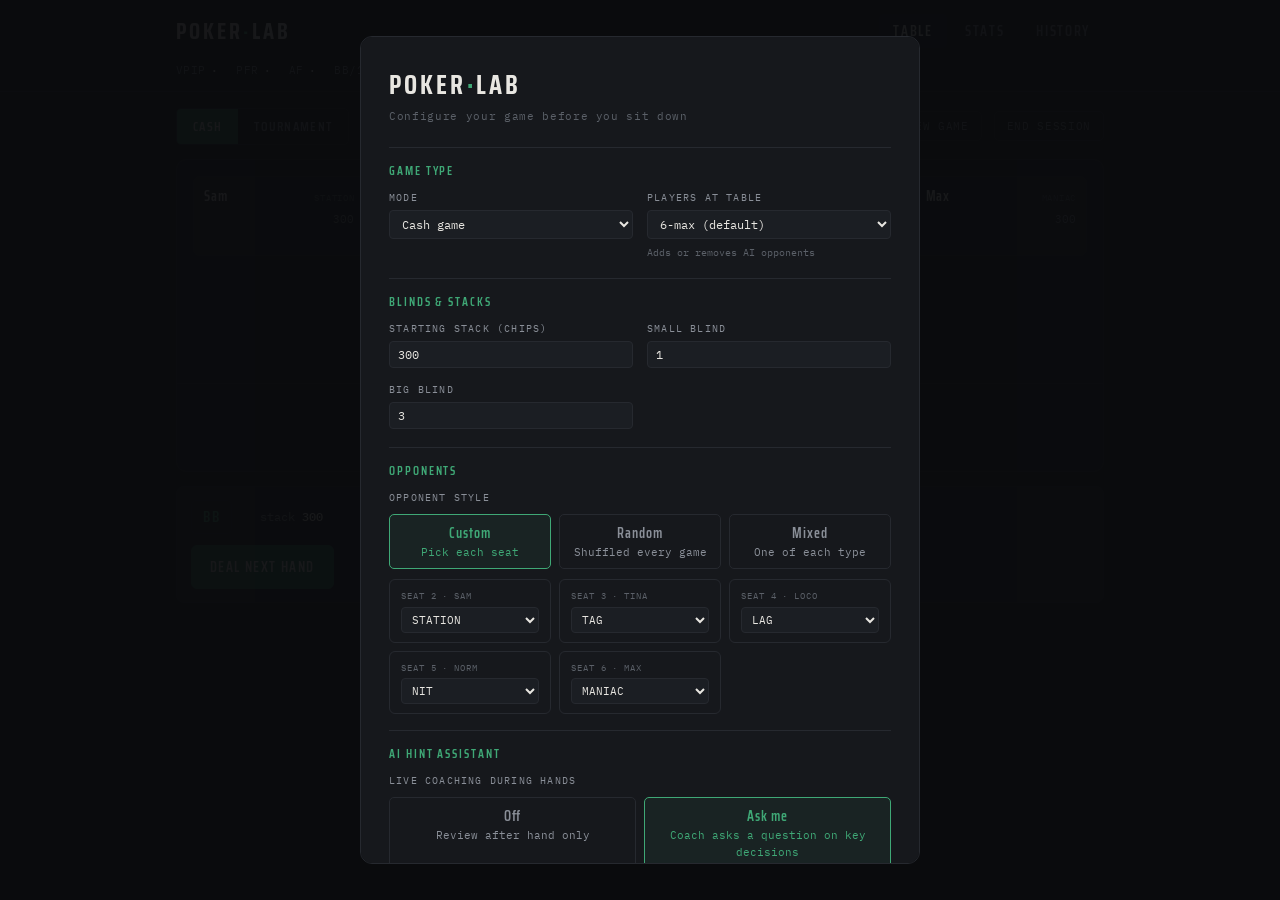
==== commit 912dba73: "Fix player count wording — 2-9 players, not 6-max" ====
--- a/poker-lab.html
+++ b/poker-lab.html
@@ -6,7 +6,7 @@
 <title>Poker Lab · 6-Max Trainer</title>
 <meta name="description" content="Free in-browser poker trainer. Play against 5 AI types, get hand-by-hand coaching, and track your stats. No account needed.">
 <meta property="og:title" content="Poker Lab · 6-Max Trainer">
-<meta property="og:description" content="Built this to teach myself poker. Play 6-max no-limit hold'em against AI opponents, get coaching on every hand, track your win rate. Free, no account, runs in your browser.">
+<meta property="og:description" content="Built this to teach myself poker. Play no-limit hold'em against AI opponents with up to 9 players, get coaching on every hand, track your win rate. Free, no account, runs in your browser.">
 <meta property="og:type" content="website">
 <link rel="preconnect" href="https://fonts.googleapis.com">
 <link href="https://fonts.googleapis.com/css2?family=Saira+Condensed:wght@500;600;700&family=IBM+Plex+Mono:wght@400;500;600&display=swap" rel="stylesheet">
